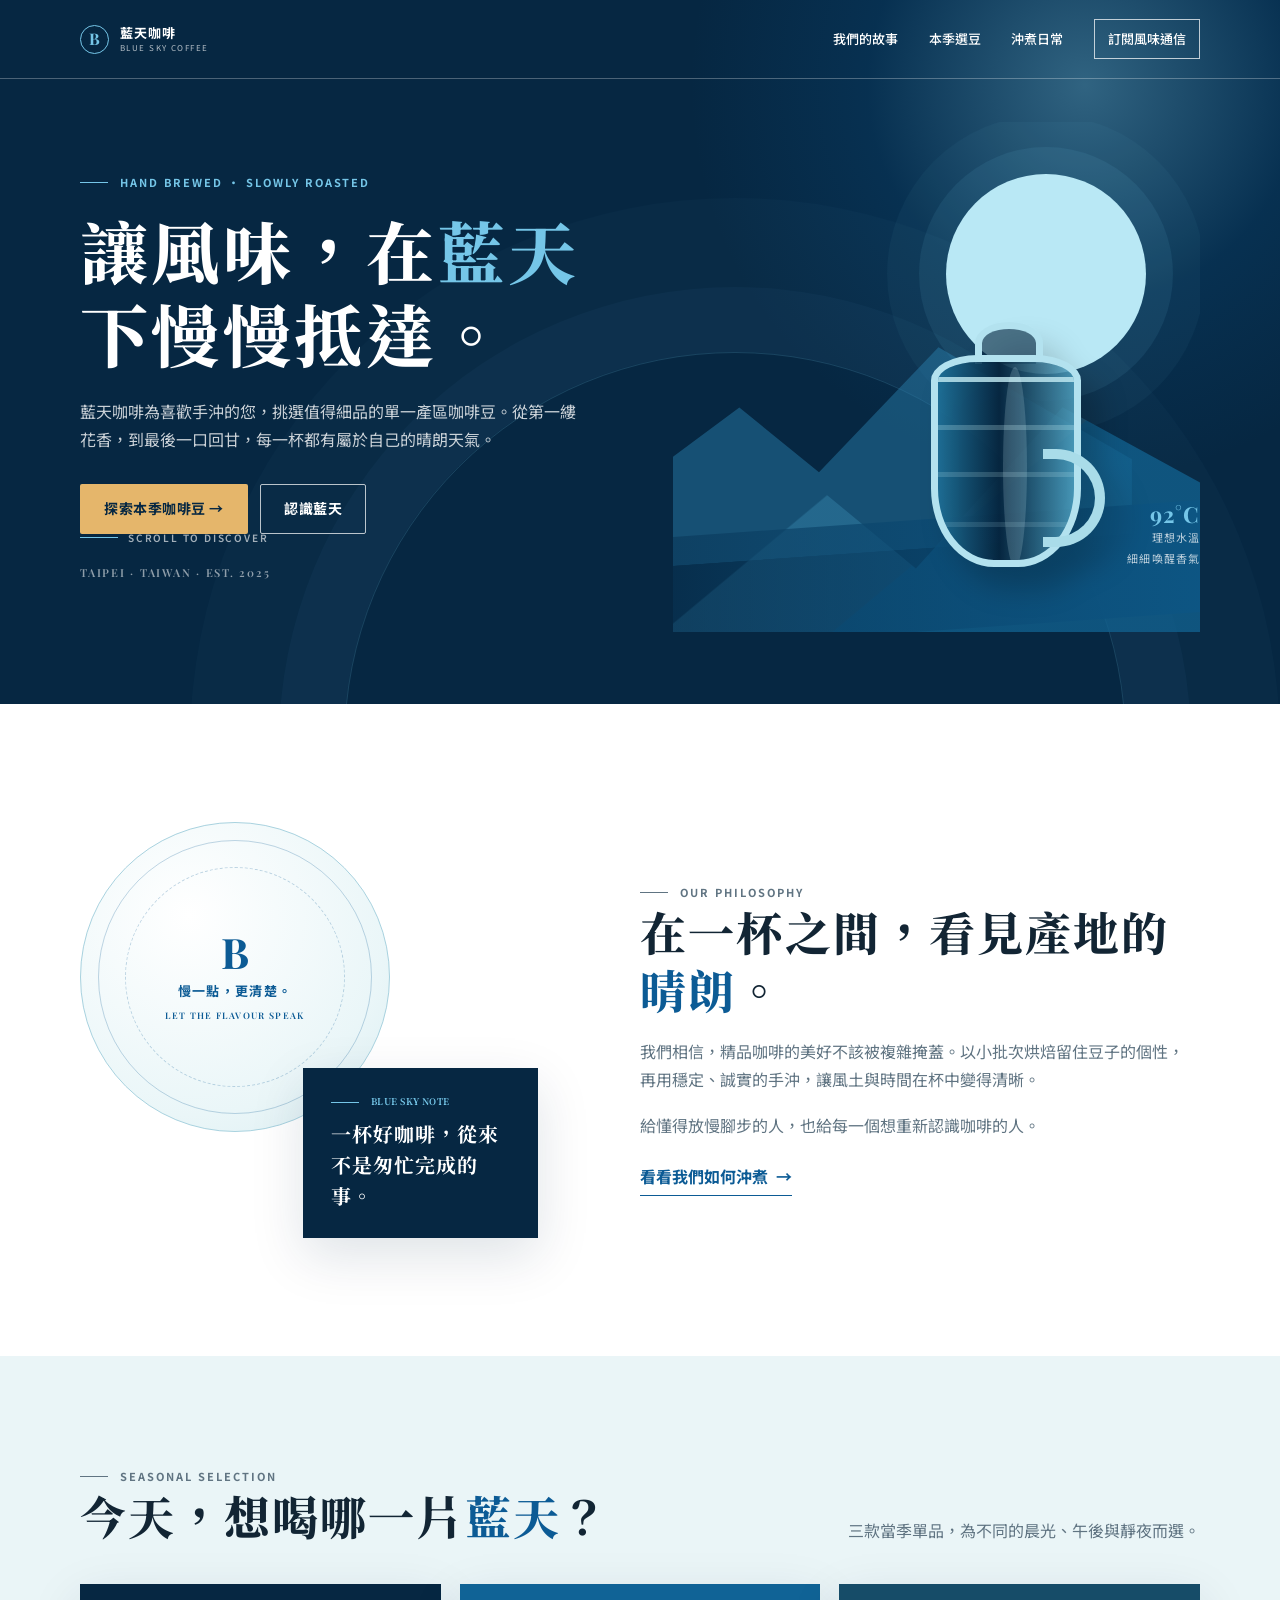
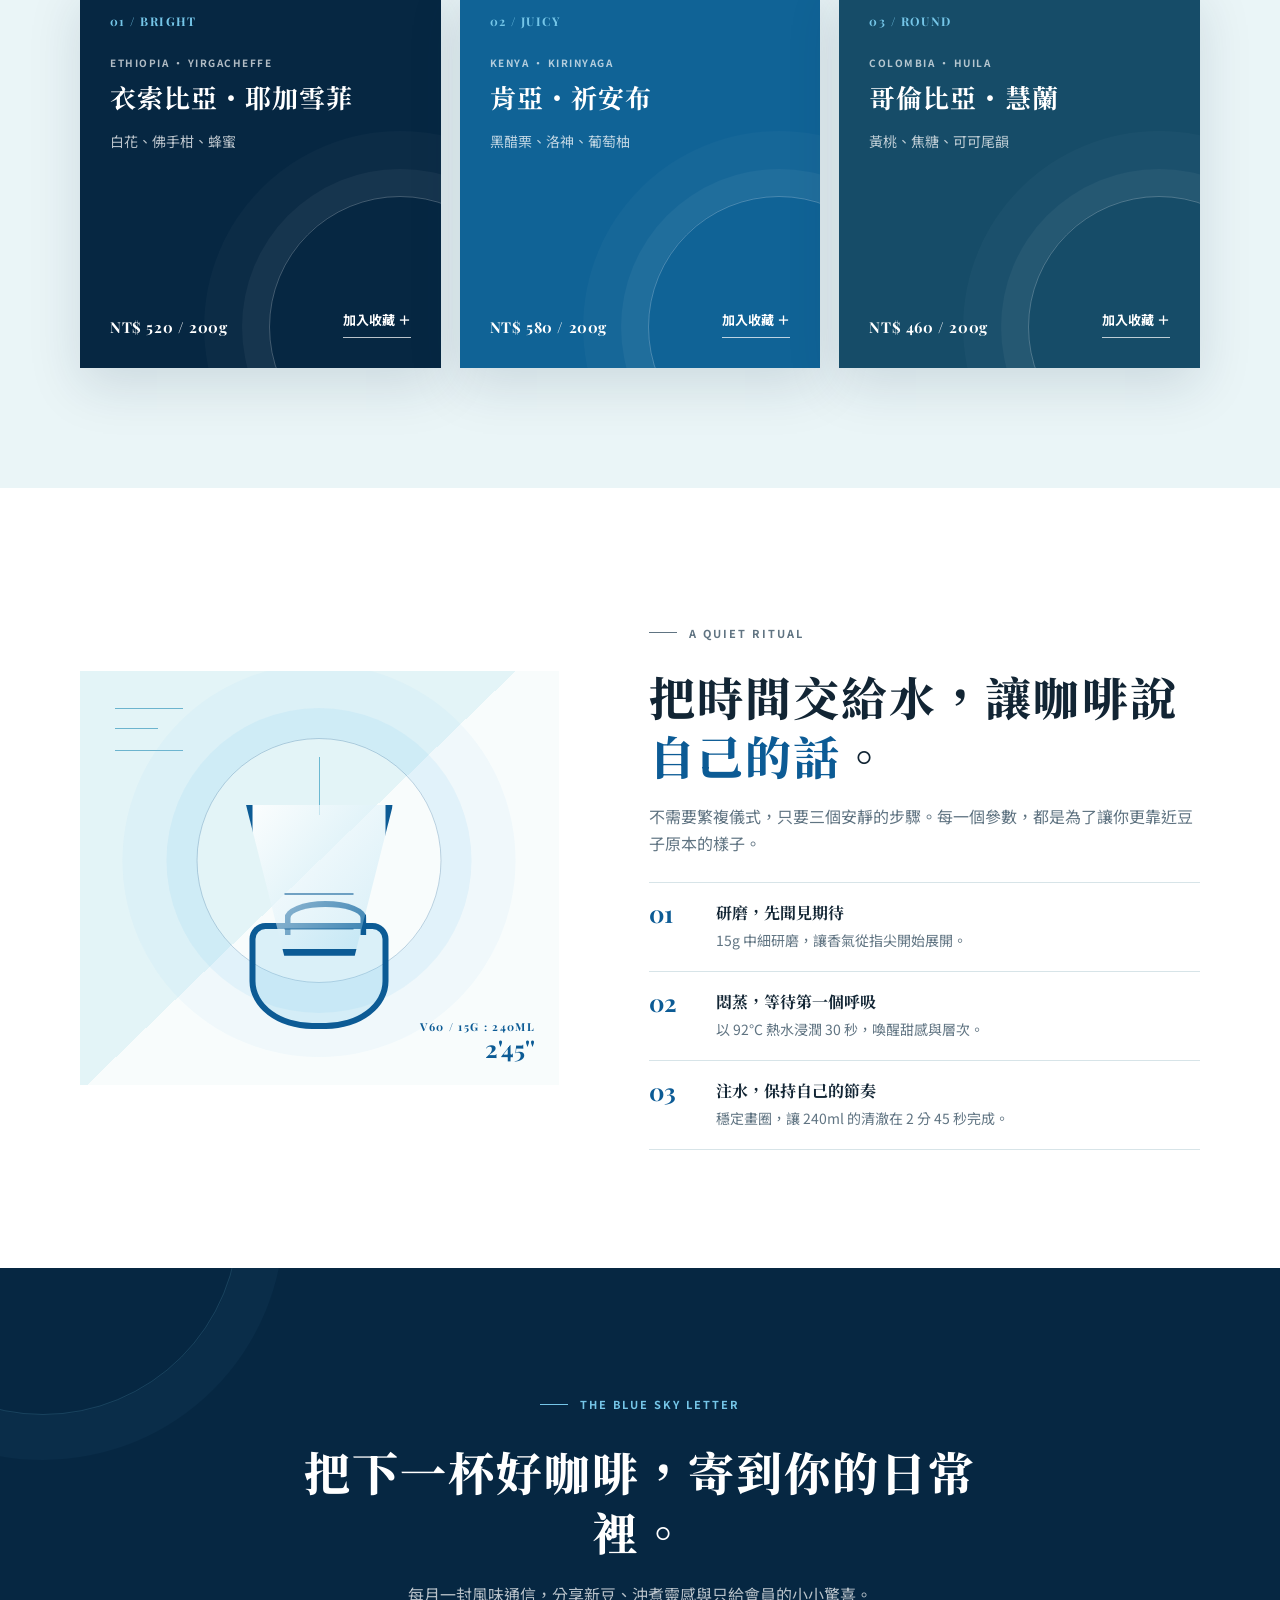
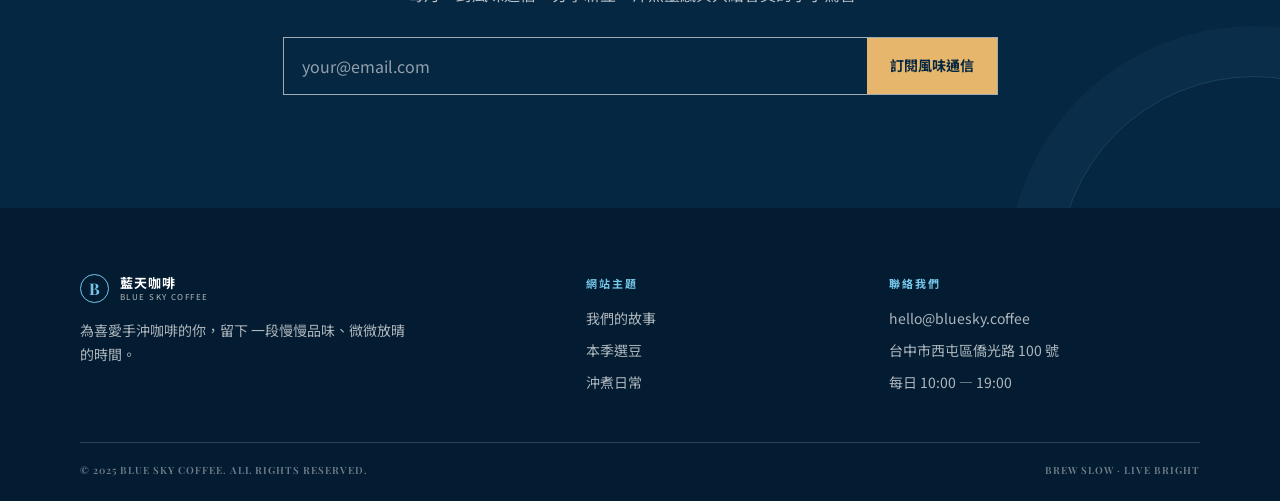
==== onepage/index.html @ 5dd3803d "Initial commit" ====
<!doctype html>
<html lang="zh-Hant">
<head>
  <meta charset="UTF-8">
  <meta name="viewport" content="width=device-width, initial-scale=1.0">
  <meta name="description" content="藍天咖啡，為手沖咖啡愛好者挑選當季精品咖啡豆，讓每一杯都清澈、明亮、值得細品。">
  <title>藍天咖啡｜讓風味，慢慢抵達</title>
  <link rel="preconnect" href="https://fonts.googleapis.com">
  <link rel="preconnect" href="https://fonts.gstatic.com" crossorigin>
  <link href="https://fonts.googleapis.com/css2?family=Noto+Sans+TC:wght@400;500;600;700&family=Noto+Serif+TC:wght@600;700;800;900&family=Playfair+Display:wght@600;700&display=swap" rel="stylesheet">
  <style>
    :root {
      --navy: #062742;
      --blue: #0c5b95;
      --sky: #75c6e8;
      --mist: #eaf5f7;
      --cream: #fbfaf6;
      --ink: #122534;
      --muted: #607482;
      --line: #d7e4e8;
      --sand: #e5b66b;
      --shadow: 0 18px 50px rgba(6, 39, 66, .13);
    }

    * { box-sizing: border-box; }
    html { scroll-behavior: smooth; }
    body {
      margin: 0;
      color: var(--ink);
      background: var(--cream);
      font: 16px/1.7 "Noto Sans TC", sans-serif;
      -webkit-font-smoothing: antialiased;
    }
    a { color: inherit; text-decoration: none; }
    button, input { font: inherit; }
    button { cursor: pointer; }
    .wrap { width: min(1120px, calc(100% - 48px)); margin: 0 auto; }
    .eyebrow {
      display: flex;
      align-items: center;
      gap: 12px;
      margin: 0 0 18px;
      color: var(--blue);
      font-size: 11px;
      font-weight: 700;
      letter-spacing: .18em;
    }
    .eyebrow::before { width: 28px; height: 1px; background: currentColor; content: ""; }
    .section-title {
      margin: 0;
      font: 800 clamp(30px, 4vw, 46px)/1.28 "Noto Serif TC", serif;
      letter-spacing: .045em;
    }
    .text-blue { color: var(--blue); }
    .button, .outline-link {
      display: inline-flex;
      min-height: 50px;
      align-items: center;
      justify-content: center;
      padding: 10px 23px;
      border: 1px solid transparent;
      border-radius: 2px;
      font-size: 14px;
      font-weight: 700;
      letter-spacing: .04em;
      transition: transform .25s ease, background-color .25s ease, color .25s ease, border-color .25s ease;
    }
    .button:hover, .outline-link:hover { transform: translateY(-2px); }
    .button--sand { color: var(--navy); background: var(--sand); }
    .button--sand:hover { background: #f1cb8b; }
    .button--dark { color: var(--navy); background: #fff; }
    .outline-link { border-color: rgba(255,255,255,.72); color: #fff; }
    .outline-link:hover { color: var(--navy); background: #fff; }
    :focus-visible { outline: 3px solid var(--sky); outline-offset: 4px; }

    /* Header & hero */
    .site-header { position: absolute; z-index: 20; top: 0; left: 0; width: 100%; border-bottom: 1px solid rgba(255,255,255,.28); }
    .nav { min-height: 78px; display: flex; align-items: center; justify-content: space-between; gap: 20px; }
    .brand { display: inline-flex; align-items: center; gap: 11px; color: #fff; }
    .brand-mark { width: 29px; height: 29px; display: grid; place-items: center; border: 1px solid var(--sky); border-radius: 50%; color: var(--sky); font: 700 16px/1 "Playfair Display", serif; }
    .brand-copy { display: grid; line-height: 1.05; }
    .brand-copy strong { font-size: 13px; letter-spacing: .08em; }
    .brand-copy small { margin-top: 4px; font-size: 8px; letter-spacing: .18em; opacity: .7; }
    .nav-links { display: flex; align-items: center; gap: clamp(16px, 2.4vw, 31px); }
    .nav-links a { position: relative; color: #fff; font-size: 13px; font-weight: 500; white-space: nowrap; }
    .nav-links a:not(.nav-cta)::after { position: absolute; right: 0; bottom: -5px; left: auto; width: 0; height: 1px; background: var(--sky); content: ""; transition: width .25s ease; }
    .nav-links a:not(.nav-cta):hover::after { right: auto; left: 0; width: 100%; }
    .nav-links .nav-cta { padding: 8px 13px; border: 1px solid rgba(255,255,255,.72); }
    .nav-links .nav-cta:hover { color: var(--navy); background: #fff; }
    .menu-toggle { display: none; width: 42px; height: 42px; border: 1px solid rgba(255,255,255,.7); color: #fff; background: transparent; font-size: 23px; line-height: 1; }

    .hero { position: relative; min-height: 704px; overflow: hidden; color: #fff; background: var(--navy); isolation: isolate; }
    .hero::before { position: absolute; z-index: -2; top: -320px; right: -210px; width: 810px; height: 810px; border-radius: 50%; background: radial-gradient(circle, rgba(117,198,232,.38), rgba(12,91,149,.18) 38%, transparent 69%); content: ""; }
    .hero::after { position: absolute; z-index: -1; right: 12%; bottom: -430px; width: 780px; height: 780px; border: 1px solid rgba(117,198,232,.18); border-radius: 50%; box-shadow: 0 0 0 65px rgba(117,198,232,.035), 0 0 0 154px rgba(117,198,232,.025); content: ""; }
    .hero-grid { min-height: 704px; display: grid; grid-template-columns: 1.02fr .98fr; gap: 45px; align-items: center; padding: 122px 0 72px; }
    .hero-copy { position: relative; z-index: 2; }
    .hero .eyebrow { color: var(--sky); }
    .hero h1 { max-width: 650px; margin: 0 0 23px; font: 800 clamp(42px, 5.5vw, 68px)/1.22 "Noto Serif TC", serif; letter-spacing: .05em; }
    .hero h1 span { color: var(--sky); }
    .hero-lede { max-width: 500px; margin: 0; color: rgba(255,255,255,.79); font-size: 16px; }
    .hero-actions { display: flex; flex-wrap: wrap; gap: 12px; margin-top: 31px; }
    .hero-note { margin: 31px 0 0; color: rgba(255,255,255,.55); font: 600 11px/1.5 "Playfair Display", serif; letter-spacing: .16em; }
    .scroll-cue { position: absolute; bottom: 35px; left: 0; display: flex; align-items: center; gap: 10px; color: rgba(255,255,255,.63); font-size: 10px; font-weight: 600; letter-spacing: .18em; }
    .scroll-cue::before { width: 38px; height: 1px; background: var(--sky); content: ""; }

    .hero-art { position: relative; align-self: stretch; min-height: 470px; overflow: hidden; }
    .hero-art .sun { position: absolute; top: 52px; right: 54px; width: clamp(138px, 18vw, 200px); aspect-ratio: 1; border-radius: 50%; background: #b9e8f5; box-shadow: 0 0 0 27px rgba(117,198,232,.09), 0 0 0 59px rgba(117,198,232,.045); }
    .mountain { position: absolute; right: -11%; bottom: 6px; width: 116%; height: 260px; transform: skewY(-9deg); transform-origin: right bottom; background: linear-gradient(146deg, transparent 0 27%, rgba(61,145,184,.36) 27.3% 48%, rgba(17,97,143,.77) 48.3%); clip-path: polygon(0 62%, 28% 20%, 44% 57%, 68% 4%, 100% 57%, 100% 100%, 0 100%); }
    .mountain--back { right: 13%; bottom: 98px; width: 108%; height: 220px; opacity: .46; transform: skewY(-4deg); background: #2a81ae; clip-path: polygon(0 84%, 31% 30%, 45% 62%, 66% 9%, 100% 66%, 100% 100%, 0 100%); }
    .horizon { position: absolute; right: -4%; bottom: 0; width: 116%; height: 112px; background: linear-gradient(90deg, rgba(7,45,75,.5), #0d5684); transform: skewY(-4deg); }
    .coffee-vessel { position: absolute; z-index: 4; right: 18%; bottom: 36px; width: 192px; height: 274px; filter: drop-shadow(18px 22px 14px rgba(0,0,0,.22)); }
    .vessel-neck { position: absolute; top: 0; left: 62px; width: 68px; height: 42px; border: 7px solid #b3e2ef; border-bottom: 0; border-radius: 50% 50% 0 0; background: rgba(6,39,66,.62); }
    .vessel-body { position: absolute; top: 33px; left: 18px; width: 150px; height: 212px; border: 7px solid #b3e2ef; border-radius: 31% 31% 42% 42% / 12% 12% 37% 37%; background: linear-gradient(90deg, rgba(30,112,151,.9), rgba(5,35,60,.9) 45%, rgba(83,167,198,.8)); overflow: hidden; }
    .vessel-body::before { position: absolute; top: 15px; left: 0; width: 100%; height: 5px; background: rgba(197,237,244,.8); box-shadow: 0 48px rgba(197,237,244,.25), 0 95px rgba(197,237,244,.18), 0 145px rgba(197,237,244,.13); content: ""; }
    .vessel-body::after { position: absolute; top: 5px; left: 48%; width: 24px; height: 200px; border-radius: 50%; background: rgba(218,247,251,.17); content: ""; }
    .vessel-handle { position: absolute; right: 0; bottom: 49px; width: 62px; height: 98px; border: 10px solid #a9dce9; border-left: 0; border-radius: 0 53px 53px 0; }
    .art-label { position: absolute; z-index: 5; right: 0; bottom: 64px; display: grid; gap: 3px; color: rgba(255,255,255,.73); font-size: 11px; letter-spacing: .1em; text-align: right; }
    .art-label strong { color: var(--sky); font: 700 22px/1 "Playfair Display", serif; }

    /* Story */
    .story { padding: 118px 0; background: #fff; }
    .story-grid { display: grid; grid-template-columns: .9fr 1.1fr; gap: clamp(45px, 8vw, 105px); align-items: center; }
    .story-visual { position: relative; min-height: 416px; }
    .seal { position: absolute; top: 0; left: 0; width: 310px; height: 310px; display: grid; place-items: center; border: 1px solid #a8d2df; border-radius: 50%; color: var(--blue); background: radial-gradient(circle at 35% 30%, #fff 0, #eaf6f8 68%, #d9edf1 100%); }
    .seal::before, .seal::after { position: absolute; border: 1px solid rgba(12,91,149,.25); border-radius: 50%; content: ""; }
    .seal::before { inset: 17px; }
    .seal::after { inset: 44px; border-style: dashed; }
    .seal-inner { position: relative; z-index: 1; display: grid; gap: 7px; text-align: center; }
    .seal-inner b { font: 700 42px/1 "Playfair Display", serif; }
    .seal-inner span { font-size: 13px; font-weight: 700; letter-spacing: .1em; }
    .seal-inner small { font: 600 9px/1.5 "Playfair Display", serif; letter-spacing: .15em; }
    .blue-note { position: absolute; right: 0; bottom: 0; width: 235px; padding: 27px 28px; color: #fff; background: var(--navy); box-shadow: var(--shadow); }
    .blue-note .eyebrow { margin-bottom: 9px; color: var(--sky); font-size: 9px; }
    .blue-note p { margin: 0; font: 700 20px/1.55 "Noto Serif TC", serif; letter-spacing: .05em; }
    .story-copy p { margin: 19px 0 0; color: var(--muted); }
    .inline-link { display: inline-flex; align-items: center; gap: 8px; margin-top: 24px; padding-bottom: 5px; border-bottom: 1px solid var(--blue); color: var(--blue); font-weight: 700; }
    .inline-link:hover { color: var(--navy); }

    /* Coffee collection */
    .coffee { padding: 111px 0 120px; background: var(--mist); }
    .section-heading { display: flex; align-items: end; justify-content: space-between; gap: 40px; margin-bottom: 39px; }
    .section-heading p { max-width: 370px; margin: 0; color: var(--muted); }
    .coffee-grid { display: grid; grid-template-columns: repeat(3, 1fr); gap: 19px; }
    .coffee-card { position: relative; min-height: 384px; display: flex; flex-direction: column; overflow: hidden; padding: 30px; color: #fff; background: var(--navy); box-shadow: var(--shadow); }
    .coffee-card:nth-child(2) { background: #106396; }
    .coffee-card:nth-child(3) { background: #164c68; }
    .coffee-card::after { position: absolute; right: -90px; bottom: -90px; width: 260px; height: 260px; border: 1px solid rgba(255,255,255,.24); border-radius: 50%; box-shadow: 0 0 0 27px rgba(255,255,255,.045), 0 0 0 65px rgba(255,255,255,.025); content: ""; }
    .card-top, .coffee-card h3, .flavour, .card-footer { position: relative; z-index: 1; }
    .card-top { color: var(--sky); font: 700 12px/1.3 "Playfair Display", serif; letter-spacing: .12em; }
    .origin { margin: 25px 0 8px; color: rgba(255,255,255,.69); font-size: 10px; font-weight: 700; letter-spacing: .15em; }
    .coffee-card h3 { margin: 0; font: 700 26px/1.38 "Noto Serif TC", serif; letter-spacing: .04em; }
    .flavour { margin: 15px 0 0; color: rgba(255,255,255,.73); font-size: 14px; }
    .card-footer { display: flex; align-items: end; justify-content: space-between; gap: 14px; margin-top: auto; }
    .price { font: 700 15px/1.3 "Playfair Display", serif; letter-spacing: .04em; }
    .save-coffee { padding: 0 0 5px; border: 0; border-bottom: 1px solid rgba(255,255,255,.72); color: #fff; background: transparent; font-size: 13px; font-weight: 700; white-space: nowrap; transition: color .2s, border-color .2s; }
    .save-coffee:hover { border-color: var(--sand); color: var(--sand); }

    /* Brew */
    .brew { padding: 118px 0; background: #fff; }
    .brew-grid { display: grid; grid-template-columns: .93fr 1.07fr; gap: clamp(42px, 8vw, 90px); align-items: center; }
    .brew-art { position: relative; height: 414px; overflow: hidden; background: linear-gradient(136deg, #e3f4f7 0 48%, #f8fcfc 48% 100%); }
    .brew-art::before { position: absolute; top: 37px; left: 35px; width: 68px; height: 41px; border-top: 1px solid #6cb4ce; border-bottom: 1px solid #6cb4ce; content: ""; }
    .brew-art::after { position: absolute; top: 57px; left: 35px; width: 43px; border-top: 1px solid #6cb4ce; content: ""; }
    .water-rings { position: absolute; top: 67px; left: 50%; width: 245px; height: 245px; border: 1px solid rgba(12,91,149,.27); border-radius: 50%; transform: translateX(-50%); box-shadow: 0 0 0 30px rgba(117,198,232,.12), 0 0 0 74px rgba(117,198,232,.065); }
    .water-rings::before { position: absolute; top: 18px; left: 50%; width: 1px; height: 58px; background: #6bb8d1; content: ""; transform: translateX(-50%); }
    .dripper { position: absolute; z-index: 2; top: 134px; left: 50%; width: 147px; height: 151px; border: 7px solid var(--blue); border-top: 0; background: linear-gradient(130deg, rgba(255,255,255,.85), rgba(117,198,232,.25)); clip-path: polygon(0 0, 100% 0, 74% 100%, 26% 100%); transform: translateX(-50%); }
    .dripper::after { position: absolute; right: 32px; bottom: 19px; left: 32px; height: 33px; border-top: 2px solid rgba(12,91,149,.55); border-bottom: 2px solid rgba(12,91,149,.35); content: ""; }
    .carafe { position: absolute; z-index: 1; bottom: 56px; left: 50%; width: 139px; height: 106px; border: 6px solid var(--blue); border-radius: 16px 16px 45% 45%; background: rgba(117,198,232,.23); transform: translateX(-50%); }
    .carafe::before { position: absolute; top: -28px; left: 29px; width: 70px; height: 28px; border: 6px solid var(--blue); border-bottom: 0; border-radius: 50% 50% 0 0; content: ""; }
    .brew-caption { position: absolute; right: 24px; bottom: 19px; color: var(--blue); text-align: right; }
    .brew-caption span { display: block; font: 700 11px/1.5 "Playfair Display", serif; letter-spacing: .12em; }
    .brew-caption strong { font: 700 24px/1.1 "Playfair Display", serif; }
    .brew-copy > p { margin: 18px 0 25px; color: var(--muted); }
    .brew-steps { border-top: 1px solid var(--line); }
    .brew-step { display: grid; grid-template-columns: 52px 1fr; gap: 15px; padding: 18px 0; border-bottom: 1px solid var(--line); }
    .step-number { color: var(--blue); font: 700 24px/1 "Playfair Display", serif; }
    .brew-step h3 { margin: 0; font: 700 16px/1.5 "Noto Serif TC", serif; }
    .brew-step p { margin: 4px 0 0; color: var(--muted); font-size: 14px; }

    /* Subscribe and footer */
    .visit { position: relative; overflow: hidden; padding: 108px 0 113px; color: #fff; text-align: center; background: var(--navy); }
    .visit::before, .visit::after { position: absolute; width: 390px; height: 390px; border: 1px solid rgba(117,198,232,.17); border-radius: 50%; content: ""; }
    .visit::before { top: -245px; left: -153px; box-shadow: 0 0 0 45px rgba(117,198,232,.035); }
    .visit::after { right: -170px; bottom: -260px; box-shadow: 0 0 0 50px rgba(117,198,232,.035); }
    .visit .wrap { position: relative; z-index: 1; max-width: 715px; }
    .visit .eyebrow { justify-content: center; color: var(--sky); }
    .visit h2 { margin: 0; font: 800 clamp(30px, 4vw, 46px)/1.3 "Noto Serif TC", serif; letter-spacing: .045em; }
    .visit p { max-width: 510px; margin: 19px auto 29px; color: rgba(255,255,255,.72); }
    .subscribe-form { display: flex; min-height: 58px; border: 1px solid rgba(255,255,255,.62); }
    .subscribe-form input { min-width: 0; flex: 1; padding: 0 18px; border: 0; color: #fff; outline: none; background: transparent; }
    .subscribe-form input::placeholder { color: rgba(255,255,255,.56); }
    .subscribe-form button { padding: 0 23px; border: 0; color: var(--navy); background: var(--sand); font-size: 14px; font-weight: 700; white-space: nowrap; transition: background .2s; }
    .subscribe-form button:hover { background: #f1cb8b; }
    .site-footer { padding: 66px 0 23px; color: rgba(255,255,255,.68); background: #031c31; }
    .footer-grid { display: grid; grid-template-columns: 1.45fr .8fr 1fr; gap: 55px; padding-bottom: 48px; }
    .footer-brand .brand { margin-bottom: 16px; }
    .footer-brand p { max-width: 330px; margin: 0; font-size: 14px; }
    .footer-title { margin: 0 0 14px; color: var(--sky); font-size: 11px; font-weight: 700; letter-spacing: .18em; }
    .footer-links { display: grid; gap: 8px; font-size: 14px; }
    .footer-links a:hover { color: var(--sky); }
    .footer-links address { font-style: normal; }
    .footer-bottom { display: flex; justify-content: space-between; gap: 20px; padding-top: 20px; border-top: 1px solid rgba(255,255,255,.17); color: rgba(255,255,255,.44); font: 600 10px/1.5 "Playfair Display", serif; letter-spacing: .1em; }

    .toast { position: fixed; z-index: 50; right: 22px; bottom: 22px; max-width: min(370px, calc(100vw - 44px)); padding: 14px 18px; border-left: 3px solid var(--sand); color: #fff; background: var(--navy); box-shadow: var(--shadow); font-size: 14px; opacity: 0; pointer-events: none; transform: translateY(12px); transition: opacity .25s ease, transform .25s ease; }
    .toast.show { opacity: 1; transform: translateY(0); }
    .reveal { opacity: 0; transform: translateY(18px); transition: opacity .65s ease, transform .65s ease; }
    .reveal.visible { opacity: 1; transform: translateY(0); }

    @media (max-width: 820px) {
      .menu-toggle { display: grid; place-items: center; }
      .nav { position: relative; }
      .nav-links { position: absolute; top: 78px; right: -24px; left: -24px; max-height: 0; display: grid; gap: 0; overflow: hidden; background: #05233c; transition: max-height .35s ease; }
      .nav-links.open { max-height: 300px; border-top: 1px solid rgba(255,255,255,.16); }
      .nav-links a { display: block; padding: 13px 24px; }
      .nav-links .nav-cta { margin: 5px 24px 15px; padding: 10px 13px; text-align: center; }
      .hero { min-height: 710px; }
      .hero-grid { min-height: 710px; grid-template-columns: 1fr; gap: 0; padding: 118px 0 43px; }
      .hero-art { min-height: 276px; margin-top: -9px; }
      .hero-art .sun { top: 19px; right: 20%; width: 130px; }
      .mountain { height: 180px; }
      .mountain--back { bottom: 69px; height: 150px; }
      .coffee-vessel { right: 17%; bottom: -12px; transform: scale(.72); transform-origin: bottom right; }
      .art-label { display: none; }
      .scroll-cue { display: none; }
      .story-grid, .brew-grid { grid-template-columns: 1fr; }
      .story-visual { max-width: 525px; width: 100%; min-height: 400px; }
      .coffee-grid { grid-template-columns: repeat(2, 1fr); }
      .coffee-card:nth-child(3) { grid-column: span 2; }
      .footer-grid { grid-template-columns: 1fr 1fr; }
      .footer-brand { grid-column: 1 / -1; }
    }
    @media (max-width: 560px) {
      .wrap { width: calc(100% - 34px); }
      .nav-links { right: -17px; left: -17px; }
      .hero { min-height: 680px; }
      .hero-grid { min-height: 680px; padding-top: 106px; }
      .hero h1 { font-size: 40px; }
      .hero-lede { font-size: 14px; }
      .hero-actions { gap: 9px; margin-top: 24px; }
      .hero-actions .button, .hero-actions .outline-link { min-height: 46px; padding: 8px 15px; font-size: 13px; }
      .hero-note { margin-top: 21px; }
      .hero-art { min-height: 219px; }
      .hero-art .sun { width: 92px; }
      .coffee-vessel { right: 5%; bottom: -48px; transform: scale(.57); }
      .story, .coffee, .brew { padding: 76px 0; }
      .seal { width: 245px; height: 245px; }
      .seal-inner b { font-size: 35px; }
      .story-visual { min-height: 347px; }
      .blue-note { width: 185px; padding: 20px; }
      .blue-note p { font-size: 16px; }
      .section-heading { display: block; margin-bottom: 28px; }
      .section-heading p { margin-top: 14px; font-size: 14px; }
      .coffee-grid { grid-template-columns: 1fr; }
      .coffee-card, .coffee-card:nth-child(3) { min-height: 330px; grid-column: auto; }
      .coffee-card { padding: 25px; }
      .brew-art { height: 310px; }
      .water-rings { top: 45px; width: 178px; height: 178px; box-shadow: 0 0 0 23px rgba(117,198,232,.12), 0 0 0 53px rgba(117,198,232,.065); }
      .dripper { top: 95px; transform: translateX(-50%) scale(.75); }
      .carafe { bottom: 37px; transform: translateX(-50%) scale(.75); }
      .visit { padding: 76px 0; }
      .subscribe-form { display: grid; gap: 0; border: 0; }
      .subscribe-form input { min-height: 54px; border: 1px solid rgba(255,255,255,.62); }
      .subscribe-form button { min-height: 54px; margin-top: 10px; }
      .footer-grid { grid-template-columns: 1fr; gap: 33px; }
      .footer-brand { grid-column: auto; }
      .footer-bottom { display: grid; gap: 8px; }
    }
    @media (prefers-reduced-motion: reduce) {
      html { scroll-behavior: auto; }
      *, *::before, *::after { transition-duration: .01ms !important; animation-duration: .01ms !important; animation-iteration-count: 1 !important; }
      .reveal { opacity: 1; transform: none; }
    }
  </style>
</head>
<body>
  <header class="site-header" id="top">
    <nav class="nav wrap" aria-label="主要導覽">
      <a class="brand" href="#top" aria-label="回到藍天咖啡首頁">
        <span class="brand-mark" aria-hidden="true">B</span>
        <span class="brand-copy"><strong>藍天咖啡</strong><small>BLUE SKY COFFEE</small></span>
      </a>
      <button class="menu-toggle" type="button" aria-controls="navLinks" aria-expanded="false" aria-label="開啟導覽選單">☰</button>
      <div class="nav-links" id="navLinks">
        <a href="#story">我們的故事</a>
        <a href="#coffee">本季選豆</a>
        <a href="#brew">沖煮日常</a>
        <a class="nav-cta" href="#visit">訂閱風味通信</a>
      </div>
    </nav>
  </header>

  <main>
    <section class="hero" aria-labelledby="heroTitle">
      <div class="wrap hero-grid">
        <div class="hero-copy">
          <p class="eyebrow">HAND BREWED · SLOWLY ROASTED</p>
          <h1 id="heroTitle">讓風味，在<span>藍天</span>下慢慢抵達。</h1>
          <p class="hero-lede">藍天咖啡為喜歡手沖的您，挑選值得細品的單一產區咖啡豆。從第一縷花香，到最後一口回甘，每一杯都有屬於自己的晴朗天氣。</p>
          <div class="hero-actions">
            <a class="button button--sand" href="#coffee">探索本季咖啡豆 →</a>
            <a class="outline-link" href="#story">認識藍天</a>
          </div>
          <p class="hero-note">TAIPEI · TAIWAN · EST. 2025</p>
          <span class="scroll-cue">SCROLL TO DISCOVER</span>
        </div>
        <div class="hero-art" aria-hidden="true">
          <div class="sun"></div>
          <div class="mountain mountain--back"></div>
          <div class="mountain"></div>
          <div class="horizon"></div>
          <div class="coffee-vessel"><div class="vessel-neck"></div><div class="vessel-body"></div><div class="vessel-handle"></div></div>
          <div class="art-label"><strong>92°C</strong><span>理想水溫</span><span>細細喚醒香氣</span></div>
        </div>
      </div>
    </section>

    <section class="story" id="story" aria-labelledby="storyTitle">
      <div class="wrap story-grid">
        <div class="story-visual reveal" aria-hidden="true">
          <div class="seal"><div class="seal-inner"><b>B</b><span>慢一點，更清楚。</span><small>LET THE FLAVOUR SPEAK</small></div></div>
          <aside class="blue-note"><p class="eyebrow">BLUE SKY NOTE</p><p>一杯好咖啡，從來不是匆忙完成的事。</p></aside>
        </div>
        <div class="story-copy reveal">
          <p class="eyebrow">OUR PHILOSOPHY</p>
          <h2 class="section-title" id="storyTitle">在一杯之間，看見產地的<span class="text-blue">晴朗</span>。</h2>
          <p>我們相信，精品咖啡的美好不該被複雜掩蓋。以小批次烘焙留住豆子的個性，再用穩定、誠實的手沖，讓風土與時間在杯中變得清晰。</p>
          <p>給懂得放慢腳步的人，也給每一個想重新認識咖啡的人。</p>
          <a class="inline-link" href="#brew">看看我們如何沖煮 <span aria-hidden="true">→</span></a>
        </div>
      </div>
    </section>

    <section class="coffee" id="coffee" aria-labelledby="coffeeTitle">
      <div class="wrap">
        <div class="section-heading reveal">
          <div><p class="eyebrow">SEASONAL SELECTION</p><h2 class="section-title" id="coffeeTitle">今天，想喝哪一片<span class="text-blue">藍天</span>？</h2></div>
          <p>三款當季單品，為不同的晨光、午後與靜夜而選。</p>
        </div>
        <div class="coffee-grid">
          <article class="coffee-card reveal">
            <div class="card-top">01 / BRIGHT</div><p class="origin">ETHIOPIA · YIRGACHEFFE</p><h3>衣索比亞・耶加雪菲</h3><p class="flavour">白花、佛手柑、蜂蜜</p>
            <div class="card-footer"><span class="price">NT$ 520 / 200g</span><button class="save-coffee" type="button" data-coffee="衣索比亞・耶加雪菲">加入收藏 ＋</button></div>
          </article>
          <article class="coffee-card reveal">
            <div class="card-top">02 / JUICY</div><p class="origin">KENYA · KIRINYAGA</p><h3>肯亞・祈安布</h3><p class="flavour">黑醋栗、洛神、葡萄柚</p>
            <div class="card-footer"><span class="price">NT$ 580 / 200g</span><button class="save-coffee" type="button" data-coffee="肯亞・祈安布">加入收藏 ＋</button></div>
          </article>
          <article class="coffee-card reveal">
            <div class="card-top">03 / ROUND</div><p class="origin">COLOMBIA · HUILA</p><h3>哥倫比亞・慧蘭</h3><p class="flavour">黃桃、焦糖、可可尾韻</p>
            <div class="card-footer"><span class="price">NT$ 460 / 200g</span><button class="save-coffee" type="button" data-coffee="哥倫比亞・慧蘭">加入收藏 ＋</button></div>
          </article>
        </div>
      </div>
    </section>

    <section class="brew" id="brew" aria-labelledby="brewTitle">
      <div class="wrap brew-grid">
        <div class="brew-art reveal" aria-hidden="true"><div class="water-rings"></div><div class="dripper"></div><div class="carafe"></div><div class="brew-caption"><span>V60 / 15G : 240ML</span><strong>2'45''</strong></div></div>
        <div class="brew-copy reveal">
          <p class="eyebrow">A QUIET RITUAL</p>
          <h2 class="section-title" id="brewTitle">把時間交給水，讓咖啡說<span class="text-blue">自己的話</span>。</h2>
          <p>不需要繁複儀式，只要三個安靜的步驟。每一個參數，都是為了讓你更靠近豆子原本的樣子。</p>
          <div class="brew-steps">
            <div class="brew-step"><span class="step-number">01</span><div><h3>研磨，先聞見期待</h3><p>15g 中細研磨，讓香氣從指尖開始展開。</p></div></div>
            <div class="brew-step"><span class="step-number">02</span><div><h3>悶蒸，等待第一個呼吸</h3><p>以 92°C 熱水浸潤 30 秒，喚醒甜感與層次。</p></div></div>
            <div class="brew-step"><span class="step-number">03</span><div><h3>注水，保持自己的節奏</h3><p>穩定畫圈，讓 240ml 的清澈在 2 分 45 秒完成。</p></div></div>
          </div>
        </div>
      </div>
    </section>

    <section class="visit" id="visit" aria-labelledby="visitTitle">
      <div class="wrap reveal">
        <p class="eyebrow">THE BLUE SKY LETTER</p>
        <h2 id="visitTitle">把下一杯好咖啡，寄到你的日常裡。</h2>
        <p>每月一封風味通信，分享新豆、沖煮靈感與只給會員的小小驚喜。</p>
        <form class="subscribe-form" id="subscribeForm">
          <input type="email" aria-label="電子郵件地址" placeholder="your@email.com" required>
          <button type="submit">訂閱風味通信</button>
        </form>
      </div>
    </section>
  </main>

  <footer class="site-footer">
    <div class="wrap footer-grid">
      <div class="footer-brand"><a class="brand" href="#top" aria-label="回到藍天咖啡首頁"><span class="brand-mark" aria-hidden="true">B</span><span class="brand-copy"><strong>藍天咖啡</strong><small>BLUE SKY COFFEE</small></span></a><p>為喜愛手沖咖啡的你，留下 一段慢慢品味、微微放晴的時間。</p></div>
      <div><p class="footer-title">網站主題</p><div class="footer-links"><a href="#story">我們的故事</a><a href="#coffee">本季選豆</a><a href="#brew">沖煮日常</a></div></div>
      <div><p class="footer-title">聯絡我們</p><div class="footer-links"><a href="mailto:hello@bluesky.coffee">hello@bluesky.coffee</a><address>台中市西屯區僑光路 100 號</address><span>每日 10:00 — 19:00</span></div></div>
    </div>
    <div class="wrap footer-bottom"><span>© 2025 BLUE SKY COFFEE. ALL RIGHTS RESERVED.</span><span>BREW SLOW · LIVE BRIGHT</span></div>
  </footer>
  <div class="toast" role="status" aria-live="polite"></div>

  <script>
    (() => {
      const menuButton = document.querySelector('.menu-toggle');
      const navLinks = document.querySelector('.nav-links');
      const toast = document.querySelector('.toast');
      let toastTimer;

      const closeMenu = () => {
        navLinks.classList.remove('open');
        menuButton.setAttribute('aria-expanded', 'false');
        menuButton.setAttribute('aria-label', '開啟導覽選單');
        menuButton.textContent = '☰';
      };
      menuButton.addEventListener('click', () => {
        const opening = !navLinks.classList.contains('open');
        navLinks.classList.toggle('open', opening);
        menuButton.setAttribute('aria-expanded', String(opening));
        menuButton.setAttribute('aria-label', opening ? '關閉導覽選單' : '開啟導覽選單');
        menuButton.textContent = opening ? '×' : '☰';
      });
      navLinks.querySelectorAll('a').forEach(link => link.addEventListener('click', closeMenu));

      const showToast = message => {
        clearTimeout(toastTimer);
        toast.textContent = message;
        toast.classList.add('show');
        toastTimer = setTimeout(() => toast.classList.remove('show'), 2600);
      };
      document.querySelectorAll('[data-coffee]').forEach(button => {
        button.addEventListener('click', () => showToast(`已將「${button.dataset.coffee}」加入你的收藏。`));
      });
      document.querySelector('#subscribeForm').addEventListener('submit', event => {
        event.preventDefault();
        event.currentTarget.reset();
        showToast('謝謝訂閱，下一封晴朗的風味通信即將寄出。');
      });

      const revealItems = document.querySelectorAll('.reveal');
      const reducedMotion = window.matchMedia('(prefers-reduced-motion: reduce)').matches;
      if (!('IntersectionObserver' in window) || reducedMotion) {
        revealItems.forEach(item => item.classList.add('visible'));
      } else {
        const observer = new IntersectionObserver(entries => {
          entries.forEach(entry => {
            if (entry.isIntersecting) {
              entry.target.classList.add('visible');
              observer.unobserve(entry.target);
            }
          });
        }, { threshold: .12 });
        revealItems.forEach(item => observer.observe(item));
      }
    })();
  </script>
</body>
</html>
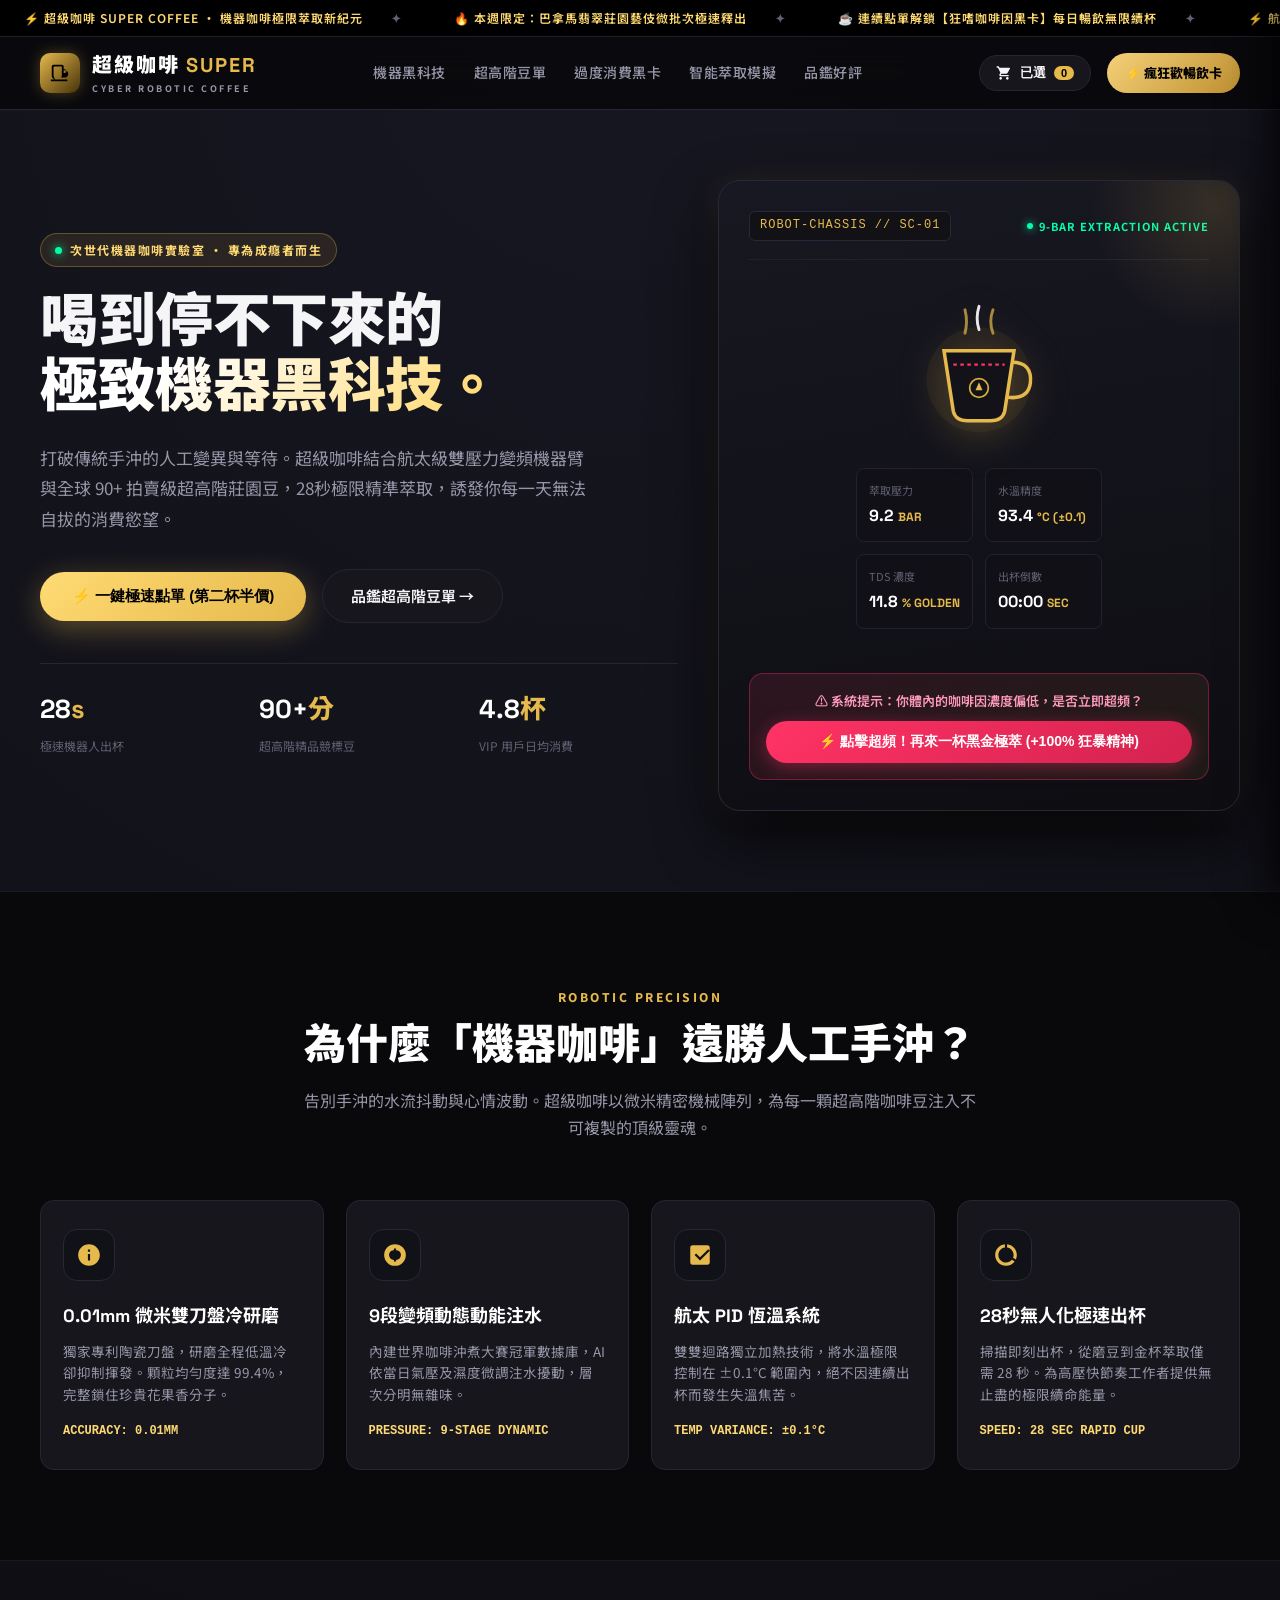
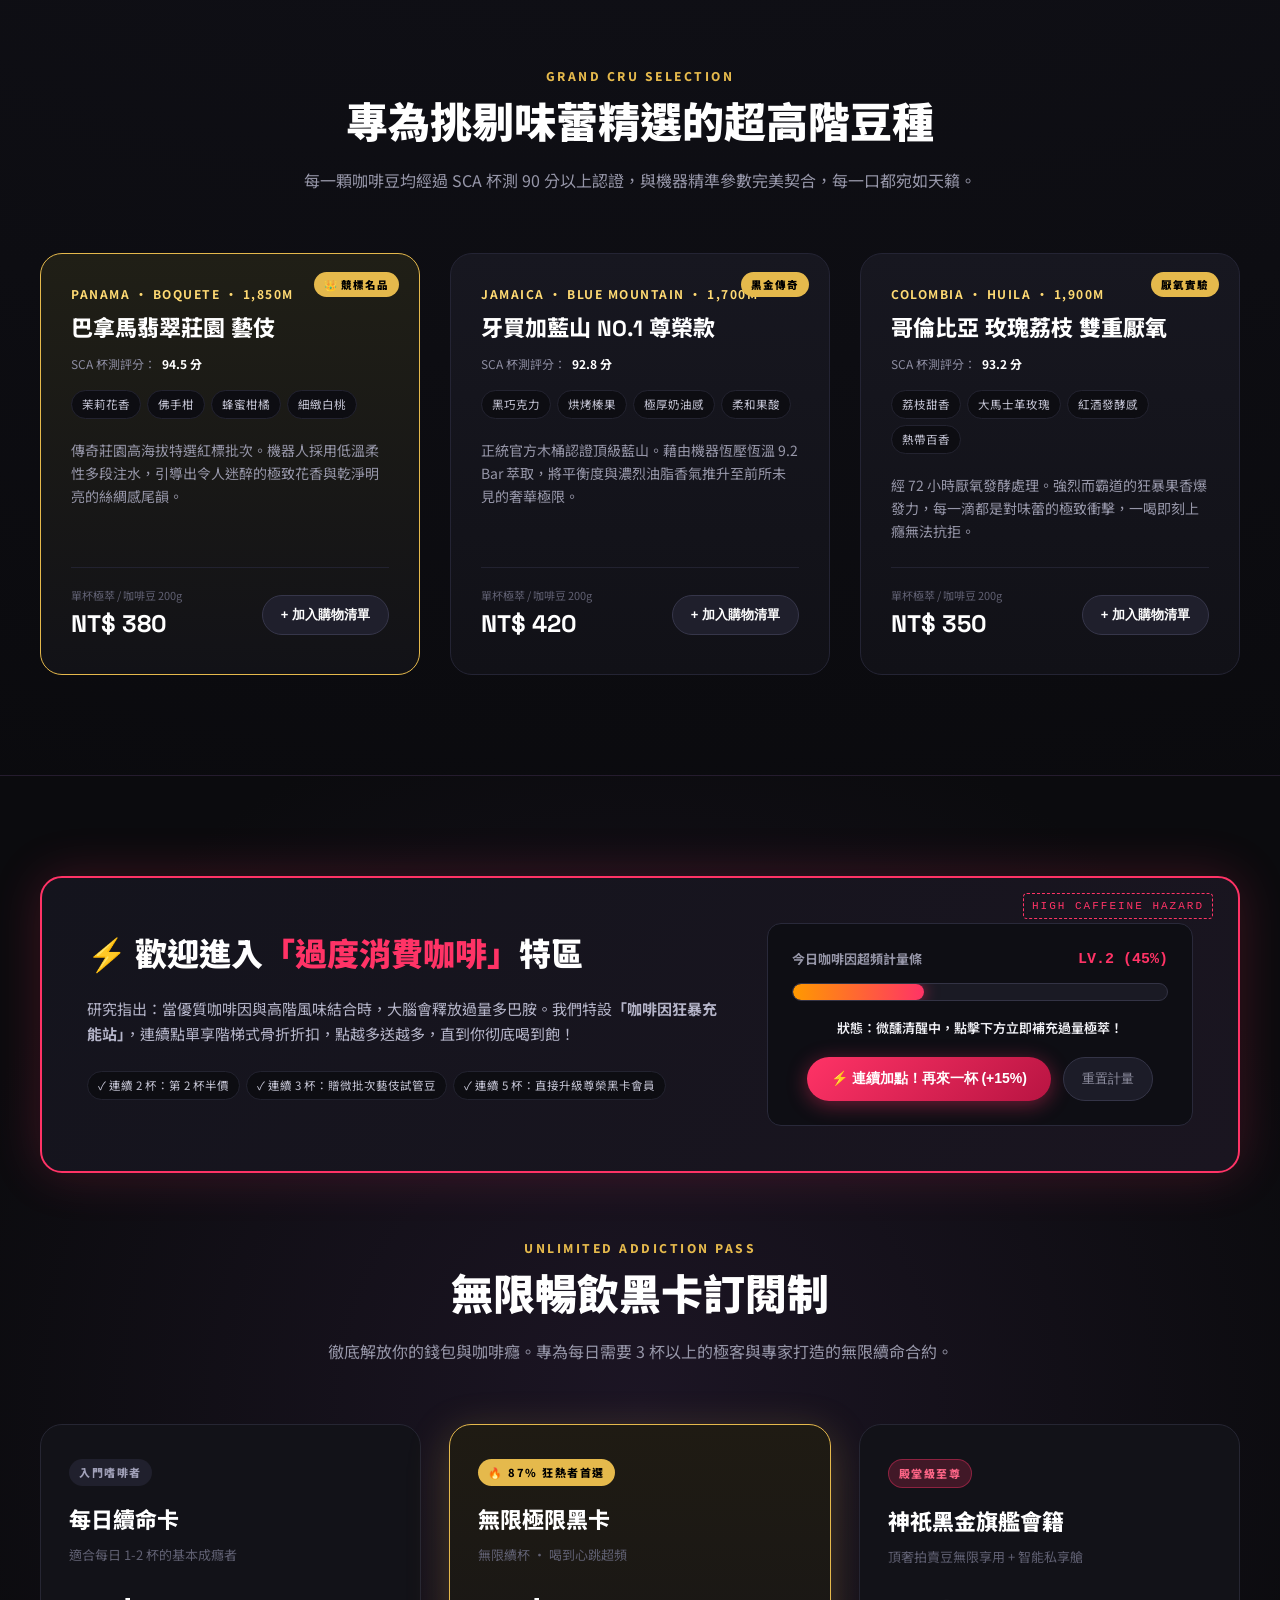
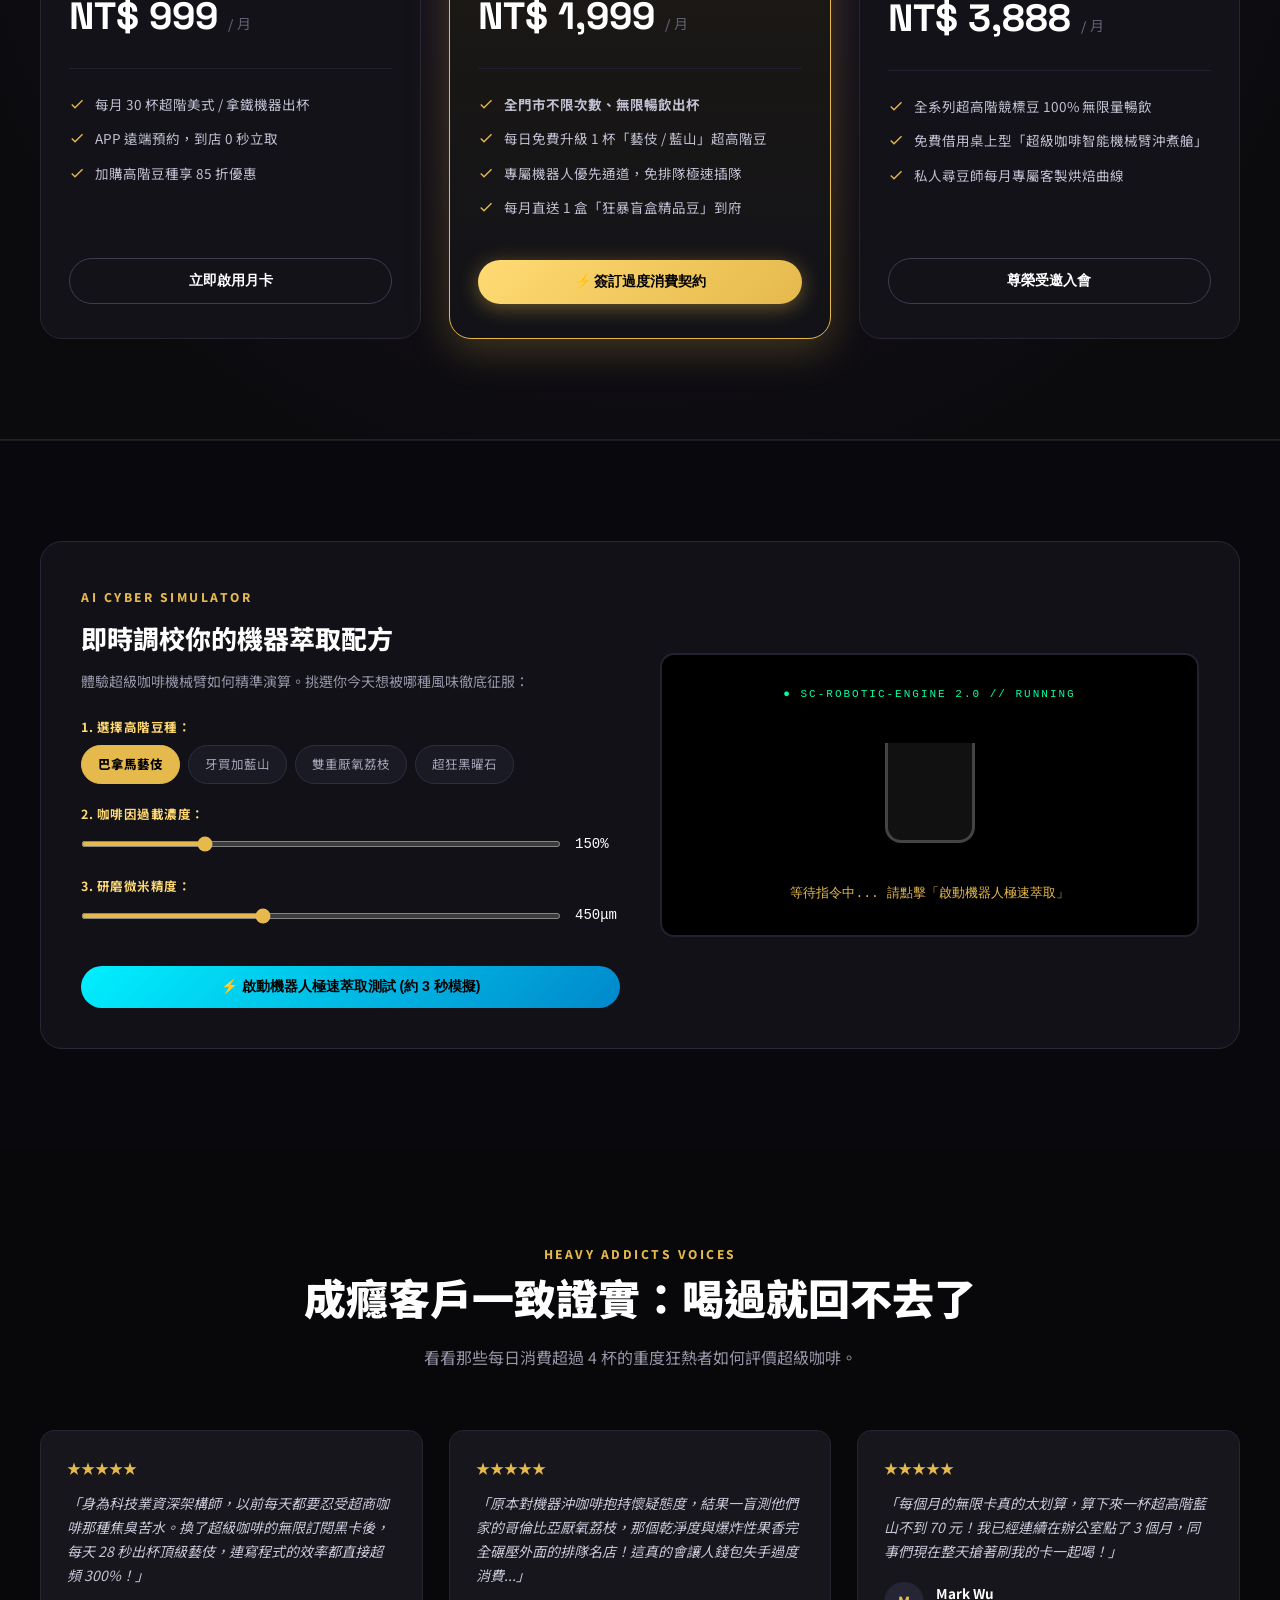
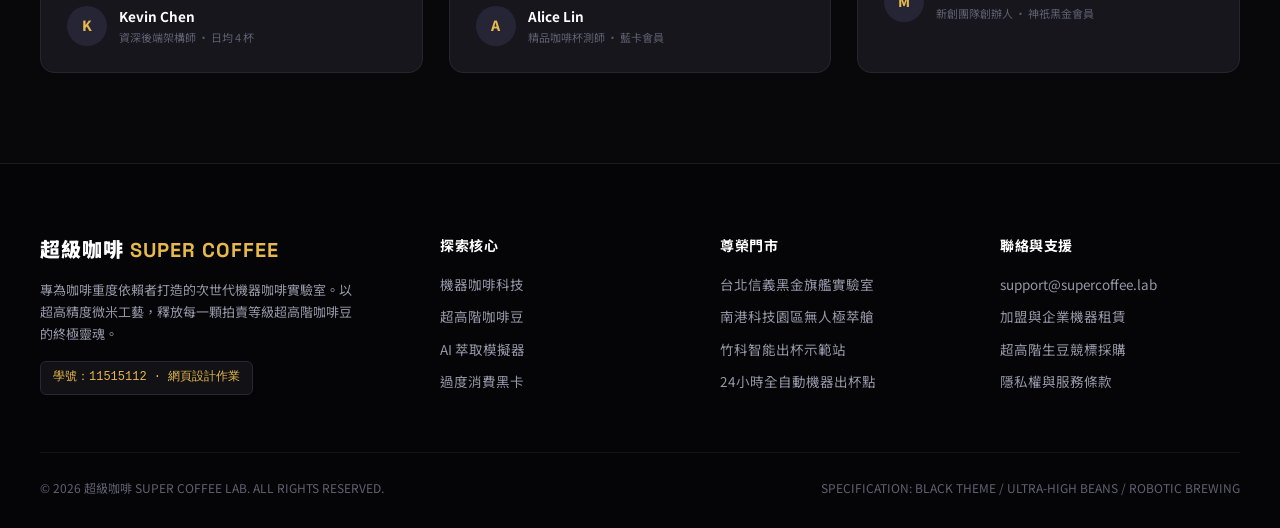
==== commit 0be42ded: "Implement feature X to enhance user experience and optimize performance" ====
--- a/onepage/index.html
+++ b/onepage/index.html
@@ -1,450 +1,2540 @@
-<!doctype html>
+<!DOCTYPE html>
 <html lang="zh-Hant">
 <head>
   <meta charset="UTF-8">
   <meta name="viewport" content="width=device-width, initial-scale=1.0">
-  <meta name="description" content="藍天咖啡，為手沖咖啡愛好者挑選當季精品咖啡豆，讓每一杯都清澈、明亮、值得細品。">
-  <title>藍天咖啡｜讓風味，慢慢抵達</title>
+  <title>超級咖啡 SUPER COFFEE ｜ 頂級機器咖啡 × 超高階豆種</title>
+  <meta name="description" content="超級咖啡 SUPER COFFEE：專為重度咖啡愛好者打造的極致黑科技咖啡。航太級機器人極速精準萃取，嚴選超高階頂級豆種，讓您徹底沉溺於極限咖啡因狂潮。">
   <link rel="preconnect" href="https://fonts.googleapis.com">
   <link rel="preconnect" href="https://fonts.gstatic.com" crossorigin>
-  <link href="https://fonts.googleapis.com/css2?family=Noto+Sans+TC:wght@400;500;600;700&family=Noto+Serif+TC:wght@600;700;800;900&family=Playfair+Display:wght@600;700&display=swap" rel="stylesheet">
+  <link href="https://fonts.googleapis.com/css2?family=Montserrat:ital,wght@0,300;0,500;0,700;0,900;1,900&family=Noto+Sans+TC:wght@300;400;500;700;900&family=Space+Grotesk:wght@500;700&display=swap" rel="stylesheet">
   <style>
     :root {
-      --navy: #062742;
-      --blue: #0c5b95;
-      --sky: #75c6e8;
-      --mist: #eaf5f7;
-      --cream: #fbfaf6;
-      --ink: #122534;
-      --muted: #607482;
-      --line: #d7e4e8;
-      --sand: #e5b66b;
-      --shadow: 0 18px 50px rgba(6, 39, 66, .13);
-    }
-
-    * { box-sizing: border-box; }
-    html { scroll-behavior: smooth; }
+      --bg-pitch: #08080a;
+      --bg-surface: #101014;
+      --bg-card: #16161c;
+      --bg-card-hover: #1e1e26;
+      --border-subtle: #262633;
+      --border-glow: #d4af37;
+      --accent-gold: #e5b94c;
+      --accent-gold-bright: #ffda73;
+      --accent-gold-dim: #997a2e;
+      --accent-cyber-cyan: #00f0ff;
+      --accent-red: #ff3366;
+      --text-main: #f5f5f7;
+      --text-muted: #9696a8;
+      --text-dim: #606072;
+      --radius-sm: 8px;
+      --radius-md: 14px;
+      --radius-lg: 22px;
+      --shadow-glow: 0 0 25px rgba(229, 185, 76, 0.2);
+      --shadow-neon: 0 0 35px rgba(0, 240, 255, 0.25);
+      --font-heading: 'Space Grotesk', 'Montserrat', 'Noto Sans TC', sans-serif;
+      --font-body: 'Noto Sans TC', 'Montserrat', sans-serif;
+    }
+
+    * {
+      box-sizing: border-box;
+      margin: 0;
+      padding: 0;
+    }
+
+    html {
+      scroll-behavior: smooth;
+      background-color: var(--bg-pitch);
+      color: var(--text-main);
+    }
+
     body {
-      margin: 0;
-      color: var(--ink);
-      background: var(--cream);
-      font: 16px/1.7 "Noto Sans TC", sans-serif;
+      font-family: var(--font-body);
+      background: radial-gradient(circle at 50% 0%, #171722 0%, var(--bg-pitch) 55%);
+      min-height: 100vh;
+      overflow-x: hidden;
+      line-height: 1.65;
       -webkit-font-smoothing: antialiased;
     }
-    a { color: inherit; text-decoration: none; }
-    button, input { font: inherit; }
-    button { cursor: pointer; }
-    .wrap { width: min(1120px, calc(100% - 48px)); margin: 0 auto; }
-    .eyebrow {
+
+    /* Scrollbar */
+    ::-webkit-scrollbar {
+      width: 8px;
+    }
+    ::-webkit-scrollbar-track {
+      background: #09090b;
+    }
+    ::-webkit-scrollbar-thumb {
+      background: #2b2b3a;
+      border-radius: 4px;
+    }
+    ::-webkit-scrollbar-thumb:hover {
+      background: var(--accent-gold);
+    }
+
+    /* Container */
+    .container {
+      width: min(1200px, calc(100% - 40px));
+      margin: 0 auto;
+    }
+
+    /* Header & Nav */
+    header {
+      position: sticky;
+      top: 0;
+      z-index: 1000;
+      backdrop-filter: blur(16px);
+      -webkit-backdrop-filter: blur(16px);
+      background: rgba(8, 8, 10, 0.82);
+      border-bottom: 1px solid var(--border-subtle);
+      transition: all 0.3s ease;
+    }
+
+    .nav-inner {
+      display: flex;
+      align-items: center;
+      justify-content: space-between;
+      height: 72px;
+    }
+
+    .brand-logo {
       display: flex;
       align-items: center;
       gap: 12px;
-      margin: 0 0 18px;
-      color: var(--blue);
+      text-decoration: none;
+      color: var(--text-main);
+    }
+
+    .logo-symbol {
+      width: 40px;
+      height: 40px;
+      background: linear-gradient(135deg, var(--accent-gold), #473209);
+      border-radius: 10px;
+      display: grid;
+      place-items: center;
+      box-shadow: 0 0 15px rgba(229, 185, 76, 0.3);
+      position: relative;
+    }
+
+    .logo-symbol svg {
+      width: 22px;
+      height: 22px;
+      fill: #000;
+    }
+
+    .brand-title {
+      display: flex;
+      flex-direction: column;
+    }
+
+    .brand-title .main-name {
+      font-family: var(--font-heading);
+      font-size: 20px;
+      font-weight: 900;
+      letter-spacing: 2px;
+      color: #fff;
+      display: flex;
+      align-items: center;
+      gap: 6px;
+    }
+
+    .brand-title .main-name span {
+      color: var(--accent-gold);
+    }
+
+    .brand-title .sub-name {
+      font-size: 9px;
+      font-weight: 700;
+      letter-spacing: 2.5px;
+      color: var(--text-muted);
+      text-transform: uppercase;
+    }
+
+    nav.desktop-nav {
+      display: flex;
+      align-items: center;
+      gap: 28px;
+    }
+
+    nav.desktop-nav a {
+      color: var(--text-muted);
+      text-decoration: none;
+      font-size: 14px;
+      font-weight: 500;
+      letter-spacing: 0.5px;
+      transition: color 0.2s, text-shadow 0.2s;
+      position: relative;
+    }
+
+    nav.desktop-nav a:hover {
+      color: var(--accent-gold-bright);
+      text-shadow: 0 0 8px rgba(229, 185, 76, 0.4);
+    }
+
+    .nav-actions {
+      display: flex;
+      align-items: center;
+      gap: 16px;
+    }
+
+    .cart-trigger-btn {
+      background: var(--bg-card);
+      border: 1px solid var(--border-subtle);
+      color: var(--text-main);
+      padding: 8px 16px;
+      border-radius: 30px;
+      font-size: 13px;
+      font-weight: 600;
+      display: flex;
+      align-items: center;
+      gap: 8px;
+      cursor: pointer;
+      transition: all 0.2s;
+    }
+
+    .cart-trigger-btn:hover {
+      border-color: var(--accent-gold);
+      background: #1a1a24;
+      box-shadow: 0 0 15px rgba(229, 185, 76, 0.2);
+    }
+
+    .cart-badge {
+      background: var(--accent-gold);
+      color: #000;
       font-size: 11px;
+      font-weight: 800;
+      padding: 1px 7px;
+      border-radius: 20px;
+    }
+
+    .vip-button {
+      background: linear-gradient(135deg, #f5d179 0%, #be9031 100%);
+      color: #000;
+      font-weight: 800;
+      font-size: 13px;
+      padding: 9px 18px;
+      border-radius: 30px;
+      text-decoration: none;
+      border: none;
+      cursor: pointer;
+      display: inline-flex;
+      align-items: center;
+      gap: 6px;
+      transition: transform 0.2s, box-shadow 0.2s;
+    }
+
+    .vip-button:hover {
+      transform: translateY(-2px);
+      box-shadow: 0 6px 20px rgba(229, 185, 76, 0.4);
+    }
+
+    /* Notification Ticker */
+    .ticker-bar {
+      background: #000;
+      border-bottom: 1px solid #1f1f2a;
+      padding: 8px 0;
+      font-size: 12px;
+      overflow: hidden;
+      white-space: nowrap;
+      position: relative;
+    }
+
+    .ticker-content {
+      display: inline-block;
+      animation: tickerRun 32s linear infinite;
+      color: var(--accent-gold-bright);
+      font-weight: 600;
+      letter-spacing: 1px;
+    }
+
+    .ticker-content span {
+      margin: 0 24px;
+      display: inline-flex;
+      align-items: center;
+      gap: 8px;
+    }
+
+    .ticker-content span::after {
+      content: "✦";
+      color: var(--text-dim);
+      margin-left: 20px;
+    }
+
+    @keyframes tickerRun {
+      0% { transform: translateX(0); }
+      100% { transform: translateX(-50%); }
+    }
+
+    /* Hero Section */
+    .hero-section {
+      padding: 70px 0 80px;
+      position: relative;
+    }
+
+    .hero-grid {
+      display: grid;
+      grid-template-columns: 1.1fr 0.9fr;
+      gap: 40px;
+      align-items: center;
+    }
+
+    .hero-tag {
+      display: inline-flex;
+      align-items: center;
+      gap: 8px;
+      background: rgba(229, 185, 76, 0.1);
+      border: 1px solid rgba(229, 185, 76, 0.3);
+      padding: 6px 14px;
+      border-radius: 40px;
+      color: var(--accent-gold-bright);
+      font-size: 12px;
       font-weight: 700;
-      letter-spacing: .18em;
-    }
-    .eyebrow::before { width: 28px; height: 1px; background: currentColor; content: ""; }
-    .section-title {
-      margin: 0;
-      font: 800 clamp(30px, 4vw, 46px)/1.28 "Noto Serif TC", serif;
-      letter-spacing: .045em;
-    }
-    .text-blue { color: var(--blue); }
-    .button, .outline-link {
+      letter-spacing: 1.5px;
+      margin-bottom: 22px;
+    }
+
+    .pulse-dot {
+      width: 7px;
+      height: 7px;
+      background: #00ffaa;
+      border-radius: 50%;
+      box-shadow: 0 0 10px #00ffaa;
+      animation: pulse 1.6s infinite;
+    }
+
+    @keyframes pulse {
+      0%, 100% { opacity: 1; transform: scale(1); }
+      50% { opacity: 0.4; transform: scale(1.3); }
+    }
+
+    .hero-title {
+      font-family: var(--font-heading);
+      font-size: clamp(38px, 5.2vw, 58px);
+      font-weight: 900;
+      line-height: 1.12;
+      letter-spacing: -0.5px;
+      margin-bottom: 24px;
+    }
+
+    .hero-title .glow-gold {
+      background: linear-gradient(135deg, #fff 20%, var(--accent-gold-bright) 70%, #d4af37 100%);
+      -webkit-background-clip: text;
+      -webkit-text-fill-color: transparent;
+      display: block;
+    }
+
+    .hero-desc {
+      color: var(--text-muted);
+      font-size: 17px;
+      line-height: 1.8;
+      max-width: 560px;
+      margin-bottom: 34px;
+    }
+
+    .hero-ctas {
+      display: flex;
+      flex-wrap: wrap;
+      align-items: center;
+      gap: 16px;
+      margin-bottom: 40px;
+    }
+
+    .btn-primary {
+      background: linear-gradient(135deg, var(--accent-gold-bright) 0%, var(--accent-gold) 100%);
+      color: #000;
+      font-weight: 800;
+      font-size: 15px;
+      padding: 15px 32px;
+      border-radius: 40px;
+      text-decoration: none;
       display: inline-flex;
-      min-height: 50px;
+      align-items: center;
+      gap: 10px;
+      box-shadow: 0 8px 30px rgba(229, 185, 76, 0.35);
+      transition: all 0.25s ease;
+      cursor: pointer;
+      border: none;
+    }
+
+    .btn-primary:hover {
+      transform: translateY(-3px) scale(1.02);
+      box-shadow: 0 12px 36px rgba(229, 185, 76, 0.55);
+    }
+
+    .btn-secondary {
+      background: var(--bg-card);
+      border: 1px solid var(--border-subtle);
+      color: var(--text-main);
+      font-weight: 600;
+      font-size: 15px;
+      padding: 14px 28px;
+      border-radius: 40px;
+      text-decoration: none;
+      display: inline-flex;
+      align-items: center;
+      gap: 8px;
+      transition: all 0.2s;
+    }
+
+    .btn-secondary:hover {
+      background: var(--bg-card-hover);
+      border-color: #3f3f52;
+      color: #fff;
+    }
+
+    .hero-stats {
+      display: grid;
+      grid-template-columns: repeat(3, 1fr);
+      gap: 20px;
+      padding-top: 24px;
+      border-top: 1px solid var(--border-subtle);
+    }
+
+    .stat-box .stat-num {
+      font-family: var(--font-heading);
+      font-size: 26px;
+      font-weight: 800;
+      color: #fff;
+      display: block;
+    }
+
+    .stat-box .stat-num em {
+      color: var(--accent-gold);
+      font-style: normal;
+    }
+
+    .stat-box .stat-label {
+      font-size: 12px;
+      color: var(--text-dim);
+    }
+
+    /* Hero Tech Visual Card */
+    .hero-visual-card {
+      background: linear-gradient(170deg, #181822 0%, #0d0d12 100%);
+      border: 1px solid #282838;
+      border-radius: var(--radius-lg);
+      padding: 30px;
+      box-shadow: 0 25px 60px rgba(0, 0, 0, 0.8), 0 0 30px rgba(229, 185, 76, 0.1);
+      position: relative;
+      overflow: hidden;
+    }
+
+    .hero-visual-card::before {
+      content: '';
+      position: absolute;
+      top: -100px;
+      right: -100px;
+      width: 250px;
+      height: 250px;
+      background: radial-gradient(circle, rgba(229, 185, 76, 0.15) 0%, transparent 70%);
+      pointer-events: none;
+    }
+
+    .machine-status-header {
+      display: flex;
+      justify-content: space-between;
+      align-items: center;
+      padding-bottom: 18px;
+      border-bottom: 1px solid #22222e;
+      margin-bottom: 24px;
+    }
+
+    .machine-id {
+      font-family: monospace;
+      font-size: 12px;
+      letter-spacing: 1px;
+      color: var(--accent-gold);
+      background: #111116;
+      padding: 4px 10px;
+      border-radius: 6px;
+      border: 1px solid #282838;
+    }
+
+    .machine-state-badge {
+      display: flex;
+      align-items: center;
+      gap: 6px;
+      font-size: 11px;
+      color: #00ffaa;
+      font-weight: 700;
+      text-transform: uppercase;
+      letter-spacing: 1px;
+    }
+
+    .machine-state-badge::before {
+      content: '';
+      width: 6px;
+      height: 6px;
+      background: #00ffaa;
+      border-radius: 50%;
+      box-shadow: 0 0 8px #00ffaa;
+    }
+
+    .cyber-cup-preview {
+      display: flex;
+      flex-direction: column;
       align-items: center;
       justify-content: center;
-      padding: 10px 23px;
+      padding: 20px 0;
+      position: relative;
+    }
+
+    .steaming-cup-svg {
+      width: 140px;
+      height: 140px;
+      filter: drop-shadow(0 10px 20px rgba(229, 185, 76, 0.25));
+    }
+
+    .brewing-params {
+      display: grid;
+      grid-template-columns: 1fr 1fr;
+      gap: 12px;
+      margin-top: 24px;
+    }
+
+    .param-chip {
+      background: #101016;
+      border: 1px solid #22222f;
+      padding: 12px;
+      border-radius: var(--radius-sm);
+    }
+
+    .param-chip .param-name {
+      font-size: 11px;
+      color: var(--text-dim);
+      display: block;
+      margin-bottom: 4px;
+    }
+
+    .param-chip .param-val {
+      font-family: var(--font-heading);
+      font-size: 16px;
+      font-weight: 700;
+      color: #fff;
+    }
+
+    .param-chip .param-val span {
+      font-size: 12px;
+      color: var(--accent-gold);
+    }
+
+    /* Live Overdose Quick Hook */
+    .overdose-quick-hook {
+      margin-top: 24px;
+      background: linear-gradient(135deg, rgba(255, 51, 102, 0.12), rgba(229, 185, 76, 0.08));
+      border: 1px solid rgba(255, 51, 102, 0.35);
+      border-radius: var(--radius-md);
+      padding: 16px;
+      text-align: center;
+    }
+
+    .overdose-quick-hook p {
+      font-size: 13px;
+      color: #ff99bb;
+      font-weight: 600;
+      margin-bottom: 10px;
+    }
+
+    .btn-overdose-boost {
+      width: 100%;
+      background: linear-gradient(135deg, #ff3366 0%, #d4224e 100%);
+      color: #fff;
+      font-weight: 800;
+      font-size: 14px;
+      padding: 12px;
+      border-radius: 30px;
+      border: none;
+      cursor: pointer;
+      display: flex;
+      align-items: center;
+      justify-content: center;
+      gap: 8px;
+      box-shadow: 0 4px 18px rgba(255, 51, 102, 0.4);
+      transition: all 0.2s;
+    }
+
+    .btn-overdose-boost:hover {
+      transform: scale(1.02);
+      box-shadow: 0 6px 24px rgba(255, 51, 102, 0.6);
+    }
+
+    /* Section Global Headers */
+    .section-head {
+      text-align: center;
+      max-width: 680px;
+      margin: 0 auto 60px;
+    }
+
+    .section-eyebrow {
+      display: inline-flex;
+      align-items: center;
+      gap: 6px;
+      color: var(--accent-gold);
+      font-size: 12px;
+      font-weight: 800;
+      letter-spacing: 2.5px;
+      text-transform: uppercase;
+      margin-bottom: 12px;
+    }
+
+    .section-head h2 {
+      font-family: var(--font-heading);
+      font-size: clamp(28px, 3.8vw, 42px);
+      font-weight: 900;
+      line-height: 1.25;
+      color: #fff;
+      margin-bottom: 16px;
+    }
+
+    .section-head p {
+      color: var(--text-muted);
+      font-size: 16px;
+    }
+
+    /* Section: Machine Features (推廣機器咖啡) */
+    .machine-tech-section {
+      padding: 90px 0;
+      background: #09090c;
+      border-top: 1px solid #191924;
+      border-bottom: 1px solid #191924;
+      position: relative;
+    }
+
+    .tech-grid {
+      display: grid;
+      grid-template-columns: repeat(4, 1fr);
+      gap: 22px;
+    }
+
+    .tech-card {
+      background: var(--bg-card);
+      border: 1px solid var(--border-subtle);
+      border-radius: var(--radius-md);
+      padding: 28px 22px;
+      transition: all 0.3s ease;
+      display: flex;
+      flex-direction: column;
+      position: relative;
+    }
+
+    .tech-card:hover {
+      transform: translateY(-6px);
+      border-color: var(--accent-gold);
+      box-shadow: 0 15px 35px rgba(0, 0, 0, 0.6), var(--shadow-glow);
+      background: var(--bg-card-hover);
+    }
+
+    .tech-card-icon {
+      width: 52px;
+      height: 52px;
+      background: #111118;
+      border: 1px solid #282836;
+      border-radius: 14px;
+      display: grid;
+      place-items: center;
+      margin-bottom: 20px;
+      transition: all 0.3s;
+    }
+
+    .tech-card:hover .tech-card-icon {
+      background: var(--accent-gold);
+      border-color: var(--accent-gold-bright);
+    }
+
+    .tech-card:hover .tech-card-icon svg {
+      fill: #000;
+    }
+
+    .tech-card-icon svg {
+      width: 26px;
+      height: 26px;
+      fill: var(--accent-gold);
+      transition: fill 0.3s;
+    }
+
+    .tech-card h3 {
+      font-family: var(--font-heading);
+      font-size: 18px;
+      font-weight: 700;
+      color: #fff;
+      margin-bottom: 10px;
+    }
+
+    .tech-card p {
+      font-size: 13.5px;
+      color: var(--text-muted);
+      line-height: 1.6;
+    }
+
+    .tech-metric-tag {
+      margin-top: auto;
+      padding-top: 16px;
+      font-family: monospace;
+      font-size: 12px;
+      color: var(--accent-gold-bright);
+      font-weight: 700;
+    }
+
+    /* Section: Ultra Premium Beans (超高階咖啡豆) */
+    .beans-section {
+      padding: 100px 0;
+      position: relative;
+    }
+
+    .beans-grid {
+      display: grid;
+      grid-template-columns: repeat(3, 1fr);
+      gap: 30px;
+    }
+
+    .bean-card {
+      background: linear-gradient(180deg, #171720 0%, #111117 100%);
+      border: 1px solid #242434;
+      border-radius: var(--radius-lg);
+      padding: 30px;
+      display: flex;
+      flex-direction: column;
+      position: relative;
+      transition: all 0.3s ease;
+      overflow: hidden;
+    }
+
+    .bean-card::after {
+      content: '';
+      position: absolute;
+      inset: 0;
+      border-radius: var(--radius-lg);
       border: 1px solid transparent;
-      border-radius: 2px;
+      transition: border-color 0.3s;
+      pointer-events: none;
+    }
+
+    .bean-card:hover {
+      transform: translateY(-8px);
+      box-shadow: 0 20px 45px rgba(0,0,0,0.7), 0 0 30px rgba(229, 185, 76, 0.15);
+      border-color: #3d3d52;
+    }
+
+    .bean-card.featured {
+      border-color: var(--accent-gold);
+      background: linear-gradient(180deg, #201f16 0%, #121217 100%);
+    }
+
+    .bean-badge {
+      position: absolute;
+      top: 18px;
+      right: 20px;
+      background: var(--accent-gold);
+      color: #000;
+      font-size: 10.5px;
+      font-weight: 900;
+      letter-spacing: 1px;
+      padding: 4px 10px;
+      border-radius: 20px;
+    }
+
+    .bean-origin {
+      font-size: 12px;
+      letter-spacing: 1.5px;
+      color: var(--accent-gold-bright);
+      text-transform: uppercase;
+      font-weight: 700;
+      margin-bottom: 6px;
+    }
+
+    .bean-card h3 {
+      font-family: var(--font-heading);
+      font-size: 22px;
+      font-weight: 800;
+      color: #fff;
+      margin-bottom: 8px;
+    }
+
+    .bean-score {
+      display: inline-flex;
+      align-items: center;
+      gap: 6px;
+      font-size: 12px;
+      color: #8c8ca0;
+      margin-bottom: 16px;
+    }
+
+    .bean-score strong {
+      color: #fff;
+    }
+
+    .flavor-tags {
+      display: flex;
+      flex-wrap: wrap;
+      gap: 6px;
+      margin-bottom: 20px;
+    }
+
+    .flavor-tag {
+      background: #0d0d12;
+      border: 1px solid #232330;
+      color: #c4c4d4;
+      font-size: 11.5px;
+      padding: 4px 10px;
+      border-radius: 20px;
+    }
+
+    .bean-description {
+      font-size: 14px;
+      color: var(--text-muted);
+      line-height: 1.65;
+      margin-bottom: 24px;
+      flex-grow: 1;
+    }
+
+    .bean-bottom-bar {
+      display: flex;
+      align-items: center;
+      justify-content: space-between;
+      padding-top: 18px;
+      border-top: 1px solid #222230;
+    }
+
+    .bean-price-box .price-unit {
+      font-size: 11px;
+      color: var(--text-dim);
+      display: block;
+    }
+
+    .bean-price-box .price-val {
+      font-family: var(--font-heading);
+      font-size: 24px;
+      font-weight: 800;
+      color: #fff;
+    }
+
+    .btn-bean-add {
+      background: #1f1f2c;
+      border: 1px solid #36364a;
+      color: #fff;
+      padding: 10px 18px;
+      border-radius: 30px;
+      font-size: 13px;
+      font-weight: 700;
+      display: inline-flex;
+      align-items: center;
+      gap: 6px;
+      cursor: pointer;
+      transition: all 0.2s;
+    }
+
+    .btn-bean-add:hover {
+      background: var(--accent-gold);
+      border-color: var(--accent-gold);
+      color: #000;
+      box-shadow: 0 4px 15px rgba(229, 185, 76, 0.4);
+    }
+
+    /* Section: Overdose & Infinite Pass (吸引客戶過度消費咖啡) */
+    .overdose-section {
+      padding: 100px 0;
+      background: radial-gradient(circle at 50% 50%, #1c1524 0%, #0b0b0e 80%);
+      border-top: 1px solid #251c2e;
+      border-bottom: 1px solid #251c2e;
+      position: relative;
+    }
+
+    .overdose-hero-box {
+      background: linear-gradient(135deg, #14141d 0%, #1a1520 100%);
+      border: 2px solid #ff3366;
+      border-radius: var(--radius-lg);
+      padding: 45px;
+      margin-bottom: 60px;
+      position: relative;
+      overflow: hidden;
+      box-shadow: 0 0 50px rgba(255, 51, 102, 0.2);
+    }
+
+    .overdose-hero-box::before {
+      content: 'HIGH CAFFEINE HAZARD';
+      position: absolute;
+      top: 15px;
+      right: 25px;
+      font-family: monospace;
+      font-size: 11px;
+      letter-spacing: 2px;
+      color: #ff3366;
+      border: 1px dashed #ff3366;
+      padding: 3px 8px;
+      border-radius: 4px;
+    }
+
+    .overdose-grid {
+      display: grid;
+      grid-template-columns: 1.2fr 0.8fr;
+      gap: 40px;
+      align-items: center;
+    }
+
+    .overdose-content h3 {
+      font-family: var(--font-heading);
+      font-size: 32px;
+      font-weight: 900;
+      color: #fff;
+      margin-bottom: 14px;
+    }
+
+    .overdose-content h3 span {
+      color: #ff3366;
+    }
+
+    .overdose-content p {
+      color: #b5b5c9;
+      font-size: 15px;
+      line-height: 1.7;
+      margin-bottom: 24px;
+    }
+
+    /* Overdose Interactive Meter */
+    .meter-container {
+      background: #0e0e14;
+      border: 1px solid #29293a;
+      border-radius: var(--radius-md);
+      padding: 24px;
+      text-align: center;
+    }
+
+    .meter-header {
+      display: flex;
+      justify-content: space-between;
+      font-size: 13px;
+      font-weight: 700;
+      margin-bottom: 10px;
+    }
+
+    .meter-header span:first-child {
+      color: var(--text-muted);
+    }
+
+    .meter-header span:last-child {
+      color: #ff3366;
+      font-family: monospace;
+      font-size: 15px;
+    }
+
+    .progress-track {
+      width: 100%;
+      height: 18px;
+      background: #1a1a24;
+      border-radius: 20px;
+      overflow: hidden;
+      margin-bottom: 16px;
+      position: relative;
+      border: 1px solid #333345;
+    }
+
+    .progress-bar-fill {
+      height: 100%;
+      width: 35%;
+      background: linear-gradient(90deg, #ff9900, #ff3366);
+      border-radius: 20px;
+      transition: width 0.4s cubic-bezier(0.18, 0.89, 0.32, 1.28);
+      box-shadow: 0 0 15px rgba(255, 51, 102, 0.6);
+    }
+
+    .meter-status-msg {
+      font-size: 13px;
+      color: #f0f0f5;
+      font-weight: 600;
+      margin-bottom: 18px;
+      min-height: 22px;
+    }
+
+    .click-spree-buttons {
+      display: flex;
+      gap: 12px;
+      justify-content: center;
+    }
+
+    .btn-caffeine-surge {
+      background: linear-gradient(135deg, #ff3366 0%, #b81442 100%);
+      color: #fff;
+      font-weight: 800;
+      font-size: 14px;
+      padding: 12px 24px;
+      border-radius: 30px;
+      border: none;
+      cursor: pointer;
+      box-shadow: 0 4px 20px rgba(255, 51, 102, 0.4);
+      transition: all 0.15s ease;
+      display: inline-flex;
+      align-items: center;
+      gap: 8px;
+    }
+
+    .btn-caffeine-surge:active {
+      transform: scale(0.95);
+    }
+
+    .btn-caffeine-reset {
+      background: #1c1c28;
+      border: 1px solid #343447;
+      color: var(--text-muted);
+      font-size: 13px;
+      padding: 12px 18px;
+      border-radius: 30px;
+      cursor: pointer;
+      transition: all 0.2s;
+    }
+
+    .btn-caffeine-reset:hover {
+      color: #fff;
+      border-color: #55556d;
+    }
+
+    /* Subscription Passes Grid (無限訂閱黑卡) */
+    .pricing-grid {
+      display: grid;
+      grid-template-columns: repeat(3, 1fr);
+      gap: 28px;
+    }
+
+    .price-card {
+      background: #121218;
+      border: 1px solid var(--border-subtle);
+      border-radius: var(--radius-lg);
+      padding: 34px 28px;
+      display: flex;
+      flex-direction: column;
+      position: relative;
+      transition: all 0.3s;
+    }
+
+    .price-card:hover {
+      transform: translateY(-6px);
+      border-color: #404058;
+    }
+
+    .price-card.king-tier {
+      border-color: var(--accent-gold);
+      background: linear-gradient(180deg, #1f1b13 0%, #121218 100%);
+      box-shadow: 0 10px 40px rgba(229, 185, 76, 0.25);
+    }
+
+    .tier-badge {
+      display: inline-block;
+      align-self: flex-start;
+      font-size: 11px;
+      font-weight: 800;
+      letter-spacing: 1.5px;
+      padding: 4px 10px;
+      border-radius: 20px;
+      margin-bottom: 16px;
+    }
+
+    .tier-standard {
+      background: #20202d;
+      color: #a0a0b8;
+    }
+
+    .tier-pro {
+      background: rgba(255, 51, 102, 0.2);
+      color: #ff6688;
+      border: 1px solid rgba(255, 51, 102, 0.4);
+    }
+
+    .tier-god {
+      background: var(--accent-gold);
+      color: #000;
+    }
+
+    .price-card h4 {
+      font-family: var(--font-heading);
+      font-size: 22px;
+      font-weight: 800;
+      color: #fff;
+      margin-bottom: 6px;
+    }
+
+    .price-card .tier-target {
+      font-size: 13px;
+      color: var(--text-dim);
+      margin-bottom: 20px;
+    }
+
+    .price-box {
+      margin-bottom: 24px;
+      padding-bottom: 20px;
+      border-bottom: 1px solid #20202e;
+    }
+
+    .price-box .price-num {
+      font-family: var(--font-heading);
+      font-size: 38px;
+      font-weight: 900;
+      color: #fff;
+    }
+
+    .price-box .price-num span {
+      font-size: 14px;
+      color: var(--text-dim);
+      font-weight: normal;
+    }
+
+    .price-features {
+      list-style: none;
+      margin-bottom: 30px;
+      flex-grow: 1;
+    }
+
+    .price-features li {
+      font-size: 13.5px;
+      color: #c0c0d2;
+      margin-bottom: 12px;
+      display: flex;
+      align-items: center;
+      gap: 10px;
+    }
+
+    .price-features li svg {
+      width: 16px;
+      height: 16px;
+      fill: var(--accent-gold);
+      flex-shrink: 0;
+    }
+
+    .btn-subscribe {
+      width: 100%;
+      padding: 13px;
+      border-radius: 30px;
+      font-size: 14px;
+      font-weight: 800;
+      cursor: pointer;
+      text-align: center;
+      text-decoration: none;
+      transition: all 0.2s;
+    }
+
+    .btn-sub-outline {
+      background: transparent;
+      border: 1px solid #3d3d52;
+      color: #fff;
+    }
+
+    .btn-sub-outline:hover {
+      background: #212130;
+      border-color: #646485;
+    }
+
+    .btn-sub-gold {
+      background: linear-gradient(135deg, var(--accent-gold-bright) 0%, var(--accent-gold) 100%);
+      color: #000;
+      border: none;
+      box-shadow: 0 4px 20px rgba(229, 185, 76, 0.4);
+    }
+
+    .btn-sub-gold:hover {
+      transform: translateY(-2px);
+      box-shadow: 0 8px 25px rgba(229, 185, 76, 0.6);
+    }
+
+    /* Section: Robotic Coffee Simulator */
+    .simulator-section {
+      padding: 100px 0;
+      background: #09090d;
+      border-top: 1px solid #1a1a24;
+    }
+
+    .simulator-box {
+      background: #111117;
+      border: 1px solid #282838;
+      border-radius: var(--radius-lg);
+      padding: 40px;
+      display: grid;
+      grid-template-columns: 1fr 1fr;
+      gap: 40px;
+      align-items: center;
+    }
+
+    .simulator-controls h3 {
+      font-family: var(--font-heading);
+      font-size: 26px;
+      font-weight: 800;
+      color: #fff;
+      margin-bottom: 8px;
+    }
+
+    .simulator-controls p {
+      font-size: 14px;
+      color: var(--text-muted);
+      margin-bottom: 24px;
+    }
+
+    .control-group {
+      margin-bottom: 20px;
+    }
+
+    .control-group label {
+      display: block;
+      font-size: 12.5px;
+      font-weight: 700;
+      color: var(--accent-gold-bright);
+      margin-bottom: 8px;
+      letter-spacing: 0.5px;
+    }
+
+    .radio-pill-group {
+      display: flex;
+      flex-wrap: wrap;
+      gap: 8px;
+    }
+
+    .radio-pill {
+      background: #1a1a24;
+      border: 1px solid #2e2e40;
+      color: #a4a4b8;
+      padding: 8px 16px;
+      border-radius: 20px;
+      font-size: 12.5px;
+      cursor: pointer;
+      transition: all 0.2s;
+    }
+
+    .radio-pill.active {
+      background: var(--accent-gold);
+      border-color: var(--accent-gold);
+      color: #000;
+      font-weight: 800;
+    }
+
+    .sim-slider-wrap {
+      display: flex;
+      align-items: center;
+      gap: 14px;
+    }
+
+    .sim-slider-wrap input[type="range"] {
+      flex-grow: 1;
+      accent-color: var(--accent-gold);
+      height: 6px;
+    }
+
+    .sim-slider-wrap span {
+      font-family: monospace;
+      font-size: 14px;
+      color: #fff;
+      min-width: 45px;
+    }
+
+    .sim-screen {
+      background: #000;
+      border: 2px solid #222230;
+      border-radius: var(--radius-md);
+      padding: 30px;
+      text-align: center;
+      position: relative;
+      box-shadow: inset 0 0 30px rgba(0, 0, 0, 0.9);
+    }
+
+    .sim-screen-title {
+      font-family: monospace;
+      font-size: 11px;
+      letter-spacing: 2px;
+      color: #00ffaa;
+      margin-bottom: 20px;
+      display: flex;
+      align-items: center;
+      justify-content: center;
+      gap: 8px;
+    }
+
+    .robotic-arm-anim {
+      height: 140px;
+      display: flex;
+      align-items: center;
+      justify-content: center;
+      position: relative;
+    }
+
+    .brew-liquid-cup {
+      width: 90px;
+      height: 100px;
+      border: 3px solid #444;
+      border-top: none;
+      border-radius: 0 0 16px 16px;
+      position: relative;
+      overflow: hidden;
+      margin: 0 auto;
+      background: #111;
+    }
+
+    .liquid-fill {
+      position: absolute;
+      bottom: 0;
+      left: 0;
+      right: 0;
+      height: 0%;
+      background: linear-gradient(180deg, #d4af37, #3d2314);
+      transition: height 0.6s ease;
+    }
+
+    .stream-drip {
+      position: absolute;
+      top: -40px;
+      left: 50%;
+      transform: translateX(-50%);
+      width: 4px;
+      height: 40px;
+      background: #e5b94c;
+      opacity: 0;
+      transition: opacity 0.2s;
+    }
+
+    .stream-drip.pouring {
+      opacity: 1;
+      animation: dripPulse 0.4s infinite alternate;
+    }
+
+    @keyframes dripPulse {
+      0% { opacity: 0.6; width: 3px; }
+      100% { opacity: 1; width: 5px; }
+    }
+
+    .sim-readout {
+      margin-top: 20px;
+      font-family: monospace;
+      font-size: 13px;
+      color: #e5b94c;
+      min-height: 20px;
+    }
+
+    .btn-start-brew {
+      margin-top: 18px;
+      width: 100%;
+      background: linear-gradient(135deg, #00f0ff 0%, #0088cc 100%);
+      color: #000;
+      font-weight: 800;
+      font-size: 14px;
+      padding: 12px;
+      border-radius: 30px;
+      border: none;
+      cursor: pointer;
+      transition: all 0.2s;
+    }
+
+    .btn-start-brew:hover {
+      box-shadow: 0 0 20px rgba(0, 240, 255, 0.4);
+    }
+
+    /* Customer Reviews / Testimonials */
+    .reviews-section {
+      padding: 90px 0;
+    }
+
+    .reviews-grid {
+      display: grid;
+      grid-template-columns: repeat(3, 1fr);
+      gap: 26px;
+    }
+
+    .review-card {
+      background: var(--bg-card);
+      border: 1px solid var(--border-subtle);
+      border-radius: var(--radius-md);
+      padding: 26px;
+    }
+
+    .review-stars {
+      color: var(--accent-gold);
+      font-size: 14px;
+      margin-bottom: 12px;
+    }
+
+    .review-quote {
+      font-size: 14px;
+      color: #c5c5d6;
+      line-height: 1.7;
+      margin-bottom: 18px;
+      font-style: italic;
+    }
+
+    .reviewer-meta {
+      display: flex;
+      align-items: center;
+      gap: 12px;
+    }
+
+    .reviewer-avatar {
+      width: 40px;
+      height: 40px;
+      background: #252535;
+      border-radius: 50%;
+      display: grid;
+      place-items: center;
+      color: var(--accent-gold);
+      font-weight: 800;
+      font-size: 14px;
+    }
+
+    .reviewer-name {
+      font-size: 13.5px;
+      font-weight: 700;
+      color: #fff;
+    }
+
+    .reviewer-tag {
+      font-size: 11px;
+      color: var(--text-dim);
+    }
+
+    /* Cart Drawer Modal */
+    .cart-drawer-overlay {
+      position: fixed;
+      inset: 0;
+      background: rgba(0,0,0,0.75);
+      backdrop-filter: blur(8px);
+      z-index: 2000;
+      opacity: 0;
+      visibility: hidden;
+      transition: all 0.3s ease;
+    }
+
+    .cart-drawer-overlay.active {
+      opacity: 1;
+      visibility: visible;
+    }
+
+    .cart-drawer {
+      position: fixed;
+      top: 0;
+      right: 0;
+      bottom: 0;
+      width: min(440px, 100%);
+      background: #111116;
+      border-left: 1px solid #28283a;
+      z-index: 2001;
+      transform: translateX(100%);
+      transition: transform 0.35s cubic-bezier(0.16, 1, 0.3, 1);
+      display: flex;
+      flex-direction: column;
+      padding: 24px;
+      box-shadow: -10px 0 40px rgba(0,0,0,0.8);
+    }
+
+    .cart-drawer.active {
+      transform: translateX(0);
+    }
+
+    .cart-header {
+      display: flex;
+      justify-content: space-between;
+      align-items: center;
+      padding-bottom: 18px;
+      border-bottom: 1px solid #222230;
+      margin-bottom: 18px;
+    }
+
+    .cart-header h3 {
+      font-family: var(--font-heading);
+      font-size: 20px;
+      font-weight: 800;
+      color: #fff;
+      display: flex;
+      align-items: center;
+      gap: 8px;
+    }
+
+    .cart-close-btn {
+      background: none;
+      border: none;
+      color: var(--text-muted);
+      font-size: 24px;
+      cursor: pointer;
+      line-height: 1;
+    }
+
+    .cart-close-btn:hover {
+      color: #fff;
+    }
+
+    /* Overdose Promo in Cart */
+    .cart-overdose-perk {
+      background: rgba(229, 185, 76, 0.1);
+      border: 1px dashed var(--accent-gold);
+      border-radius: var(--radius-sm);
+      padding: 12px;
+      font-size: 12px;
+      color: var(--accent-gold-bright);
+      margin-bottom: 16px;
+    }
+
+    .cart-items-list {
+      flex-grow: 1;
+      overflow-y: auto;
+      margin-bottom: 20px;
+      padding-right: 4px;
+    }
+
+    .cart-item {
+      display: flex;
+      justify-content: space-between;
+      align-items: center;
+      padding: 14px 0;
+      border-bottom: 1px solid #1c1c28;
+    }
+
+    .cart-item-info h5 {
+      font-size: 14px;
+      color: #fff;
+      margin-bottom: 4px;
+    }
+
+    .cart-item-info span {
+      font-size: 12px;
+      color: var(--text-dim);
+    }
+
+    .cart-item-actions {
+      display: flex;
+      align-items: center;
+      gap: 12px;
+    }
+
+    .qty-btn {
+      background: #1f1f2c;
+      border: 1px solid #36364a;
+      color: #fff;
+      width: 26px;
+      height: 26px;
+      border-radius: 6px;
+      cursor: pointer;
+      display: grid;
+      place-items: center;
+      font-weight: bold;
+    }
+
+    .qty-btn:hover {
+      border-color: var(--accent-gold);
+    }
+
+    .cart-footer {
+      border-top: 1px solid #222230;
+      padding-top: 18px;
+    }
+
+    .cart-total-row {
+      display: flex;
+      justify-content: space-between;
+      align-items: center;
+      margin-bottom: 16px;
+    }
+
+    .cart-total-row span {
+      font-size: 14px;
+      color: var(--text-muted);
+    }
+
+    .cart-total-row strong {
+      font-family: var(--font-heading);
+      font-size: 24px;
+      color: var(--accent-gold-bright);
+    }
+
+    .btn-checkout {
+      width: 100%;
+      background: linear-gradient(135deg, var(--accent-gold-bright) 0%, var(--accent-gold) 100%);
+      color: #000;
+      font-weight: 800;
+      font-size: 15px;
+      padding: 14px;
+      border-radius: 30px;
+      border: none;
+      cursor: pointer;
+      box-shadow: 0 4px 20px rgba(229, 185, 76, 0.4);
+      transition: all 0.2s;
+    }
+
+    .btn-checkout:hover {
+      transform: translateY(-2px);
+    }
+
+    /* Toast Notification */
+    .toast-popup {
+      position: fixed;
+      bottom: 24px;
+      left: 50%;
+      transform: translateX(-50%) translateY(100px);
+      background: #1e1e28;
+      border: 1px solid var(--accent-gold);
+      color: #fff;
+      padding: 12px 24px;
+      border-radius: 30px;
+      font-size: 13.5px;
+      font-weight: 600;
+      box-shadow: 0 10px 30px rgba(0,0,0,0.8), var(--shadow-glow);
+      z-index: 3000;
+      opacity: 0;
+      transition: all 0.3s ease;
+      display: flex;
+      align-items: center;
+      gap: 10px;
+      pointer-events: none;
+    }
+
+    .toast-popup.show {
+      transform: translateX(-50%) translateY(0);
+      opacity: 1;
+    }
+
+    /* Footer */
+    footer {
+      background: #050507;
+      border-top: 1px solid #1a1a24;
+      padding: 70px 0 30px;
+      font-size: 13.5px;
+      color: var(--text-muted);
+    }
+
+    .footer-grid {
+      display: grid;
+      grid-template-columns: 1.5fr 1fr 1fr 1fr;
+      gap: 40px;
+      margin-bottom: 50px;
+    }
+
+    .footer-brand h4 {
+      font-family: var(--font-heading);
+      font-size: 20px;
+      font-weight: 900;
+      color: #fff;
+      margin-bottom: 12px;
+      letter-spacing: 1px;
+    }
+
+    .footer-brand h4 span {
+      color: var(--accent-gold);
+    }
+
+    .footer-brand p {
+      font-size: 13px;
+      line-height: 1.7;
+      max-width: 320px;
+      margin-bottom: 16px;
+    }
+
+    .student-badge {
+      display: inline-block;
+      background: #111116;
+      border: 1px solid #272738;
+      padding: 6px 12px;
+      border-radius: 6px;
+      font-family: monospace;
+      font-size: 12px;
+      color: var(--accent-gold);
+    }
+
+    .footer-col h5 {
       font-size: 14px;
       font-weight: 700;
-      letter-spacing: .04em;
-      transition: transform .25s ease, background-color .25s ease, color .25s ease, border-color .25s ease;
-    }
-    .button:hover, .outline-link:hover { transform: translateY(-2px); }
-    .button--sand { color: var(--navy); background: var(--sand); }
-    .button--sand:hover { background: #f1cb8b; }
-    .button--dark { color: var(--navy); background: #fff; }
-    .outline-link { border-color: rgba(255,255,255,.72); color: #fff; }
-    .outline-link:hover { color: var(--navy); background: #fff; }
-    :focus-visible { outline: 3px solid var(--sky); outline-offset: 4px; }
-
-    /* Header & hero */
-    .site-header { position: absolute; z-index: 20; top: 0; left: 0; width: 100%; border-bottom: 1px solid rgba(255,255,255,.28); }
-    .nav { min-height: 78px; display: flex; align-items: center; justify-content: space-between; gap: 20px; }
-    .brand { display: inline-flex; align-items: center; gap: 11px; color: #fff; }
-    .brand-mark { width: 29px; height: 29px; display: grid; place-items: center; border: 1px solid var(--sky); border-radius: 50%; color: var(--sky); font: 700 16px/1 "Playfair Display", serif; }
-    .brand-copy { display: grid; line-height: 1.05; }
-    .brand-copy strong { font-size: 13px; letter-spacing: .08em; }
-    .brand-copy small { margin-top: 4px; font-size: 8px; letter-spacing: .18em; opacity: .7; }
-    .nav-links { display: flex; align-items: center; gap: clamp(16px, 2.4vw, 31px); }
-    .nav-links a { position: relative; color: #fff; font-size: 13px; font-weight: 500; white-space: nowrap; }
-    .nav-links a:not(.nav-cta)::after { position: absolute; right: 0; bottom: -5px; left: auto; width: 0; height: 1px; background: var(--sky); content: ""; transition: width .25s ease; }
-    .nav-links a:not(.nav-cta):hover::after { right: auto; left: 0; width: 100%; }
-    .nav-links .nav-cta { padding: 8px 13px; border: 1px solid rgba(255,255,255,.72); }
-    .nav-links .nav-cta:hover { color: var(--navy); background: #fff; }
-    .menu-toggle { display: none; width: 42px; height: 42px; border: 1px solid rgba(255,255,255,.7); color: #fff; background: transparent; font-size: 23px; line-height: 1; }
-
-    .hero { position: relative; min-height: 704px; overflow: hidden; color: #fff; background: var(--navy); isolation: isolate; }
-    .hero::before { position: absolute; z-index: -2; top: -320px; right: -210px; width: 810px; height: 810px; border-radius: 50%; background: radial-gradient(circle, rgba(117,198,232,.38), rgba(12,91,149,.18) 38%, transparent 69%); content: ""; }
-    .hero::after { position: absolute; z-index: -1; right: 12%; bottom: -430px; width: 780px; height: 780px; border: 1px solid rgba(117,198,232,.18); border-radius: 50%; box-shadow: 0 0 0 65px rgba(117,198,232,.035), 0 0 0 154px rgba(117,198,232,.025); content: ""; }
-    .hero-grid { min-height: 704px; display: grid; grid-template-columns: 1.02fr .98fr; gap: 45px; align-items: center; padding: 122px 0 72px; }
-    .hero-copy { position: relative; z-index: 2; }
-    .hero .eyebrow { color: var(--sky); }
-    .hero h1 { max-width: 650px; margin: 0 0 23px; font: 800 clamp(42px, 5.5vw, 68px)/1.22 "Noto Serif TC", serif; letter-spacing: .05em; }
-    .hero h1 span { color: var(--sky); }
-    .hero-lede { max-width: 500px; margin: 0; color: rgba(255,255,255,.79); font-size: 16px; }
-    .hero-actions { display: flex; flex-wrap: wrap; gap: 12px; margin-top: 31px; }
-    .hero-note { margin: 31px 0 0; color: rgba(255,255,255,.55); font: 600 11px/1.5 "Playfair Display", serif; letter-spacing: .16em; }
-    .scroll-cue { position: absolute; bottom: 35px; left: 0; display: flex; align-items: center; gap: 10px; color: rgba(255,255,255,.63); font-size: 10px; font-weight: 600; letter-spacing: .18em; }
-    .scroll-cue::before { width: 38px; height: 1px; background: var(--sky); content: ""; }
-
-    .hero-art { position: relative; align-self: stretch; min-height: 470px; overflow: hidden; }
-    .hero-art .sun { position: absolute; top: 52px; right: 54px; width: clamp(138px, 18vw, 200px); aspect-ratio: 1; border-radius: 50%; background: #b9e8f5; box-shadow: 0 0 0 27px rgba(117,198,232,.09), 0 0 0 59px rgba(117,198,232,.045); }
-    .mountain { position: absolute; right: -11%; bottom: 6px; width: 116%; height: 260px; transform: skewY(-9deg); transform-origin: right bottom; background: linear-gradient(146deg, transparent 0 27%, rgba(61,145,184,.36) 27.3% 48%, rgba(17,97,143,.77) 48.3%); clip-path: polygon(0 62%, 28% 20%, 44% 57%, 68% 4%, 100% 57%, 100% 100%, 0 100%); }
-    .mountain--back { right: 13%; bottom: 98px; width: 108%; height: 220px; opacity: .46; transform: skewY(-4deg); background: #2a81ae; clip-path: polygon(0 84%, 31% 30%, 45% 62%, 66% 9%, 100% 66%, 100% 100%, 0 100%); }
-    .horizon { position: absolute; right: -4%; bottom: 0; width: 116%; height: 112px; background: linear-gradient(90deg, rgba(7,45,75,.5), #0d5684); transform: skewY(-4deg); }
-    .coffee-vessel { position: absolute; z-index: 4; right: 18%; bottom: 36px; width: 192px; height: 274px; filter: drop-shadow(18px 22px 14px rgba(0,0,0,.22)); }
-    .vessel-neck { position: absolute; top: 0; left: 62px; width: 68px; height: 42px; border: 7px solid #b3e2ef; border-bottom: 0; border-radius: 50% 50% 0 0; background: rgba(6,39,66,.62); }
-    .vessel-body { position: absolute; top: 33px; left: 18px; width: 150px; height: 212px; border: 7px solid #b3e2ef; border-radius: 31% 31% 42% 42% / 12% 12% 37% 37%; background: linear-gradient(90deg, rgba(30,112,151,.9), rgba(5,35,60,.9) 45%, rgba(83,167,198,.8)); overflow: hidden; }
-    .vessel-body::before { position: absolute; top: 15px; left: 0; width: 100%; height: 5px; background: rgba(197,237,244,.8); box-shadow: 0 48px rgba(197,237,244,.25), 0 95px rgba(197,237,244,.18), 0 145px rgba(197,237,244,.13); content: ""; }
-    .vessel-body::after { position: absolute; top: 5px; left: 48%; width: 24px; height: 200px; border-radius: 50%; background: rgba(218,247,251,.17); content: ""; }
-    .vessel-handle { position: absolute; right: 0; bottom: 49px; width: 62px; height: 98px; border: 10px solid #a9dce9; border-left: 0; border-radius: 0 53px 53px 0; }
-    .art-label { position: absolute; z-index: 5; right: 0; bottom: 64px; display: grid; gap: 3px; color: rgba(255,255,255,.73); font-size: 11px; letter-spacing: .1em; text-align: right; }
-    .art-label strong { color: var(--sky); font: 700 22px/1 "Playfair Display", serif; }
-
-    /* Story */
-    .story { padding: 118px 0; background: #fff; }
-    .story-grid { display: grid; grid-template-columns: .9fr 1.1fr; gap: clamp(45px, 8vw, 105px); align-items: center; }
-    .story-visual { position: relative; min-height: 416px; }
-    .seal { position: absolute; top: 0; left: 0; width: 310px; height: 310px; display: grid; place-items: center; border: 1px solid #a8d2df; border-radius: 50%; color: var(--blue); background: radial-gradient(circle at 35% 30%, #fff 0, #eaf6f8 68%, #d9edf1 100%); }
-    .seal::before, .seal::after { position: absolute; border: 1px solid rgba(12,91,149,.25); border-radius: 50%; content: ""; }
-    .seal::before { inset: 17px; }
-    .seal::after { inset: 44px; border-style: dashed; }
-    .seal-inner { position: relative; z-index: 1; display: grid; gap: 7px; text-align: center; }
-    .seal-inner b { font: 700 42px/1 "Playfair Display", serif; }
-    .seal-inner span { font-size: 13px; font-weight: 700; letter-spacing: .1em; }
-    .seal-inner small { font: 600 9px/1.5 "Playfair Display", serif; letter-spacing: .15em; }
-    .blue-note { position: absolute; right: 0; bottom: 0; width: 235px; padding: 27px 28px; color: #fff; background: var(--navy); box-shadow: var(--shadow); }
-    .blue-note .eyebrow { margin-bottom: 9px; color: var(--sky); font-size: 9px; }
-    .blue-note p { margin: 0; font: 700 20px/1.55 "Noto Serif TC", serif; letter-spacing: .05em; }
-    .story-copy p { margin: 19px 0 0; color: var(--muted); }
-    .inline-link { display: inline-flex; align-items: center; gap: 8px; margin-top: 24px; padding-bottom: 5px; border-bottom: 1px solid var(--blue); color: var(--blue); font-weight: 700; }
-    .inline-link:hover { color: var(--navy); }
-
-    /* Coffee collection */
-    .coffee { padding: 111px 0 120px; background: var(--mist); }
-    .section-heading { display: flex; align-items: end; justify-content: space-between; gap: 40px; margin-bottom: 39px; }
-    .section-heading p { max-width: 370px; margin: 0; color: var(--muted); }
-    .coffee-grid { display: grid; grid-template-columns: repeat(3, 1fr); gap: 19px; }
-    .coffee-card { position: relative; min-height: 384px; display: flex; flex-direction: column; overflow: hidden; padding: 30px; color: #fff; background: var(--navy); box-shadow: var(--shadow); }
-    .coffee-card:nth-child(2) { background: #106396; }
-    .coffee-card:nth-child(3) { background: #164c68; }
-    .coffee-card::after { position: absolute; right: -90px; bottom: -90px; width: 260px; height: 260px; border: 1px solid rgba(255,255,255,.24); border-radius: 50%; box-shadow: 0 0 0 27px rgba(255,255,255,.045), 0 0 0 65px rgba(255,255,255,.025); content: ""; }
-    .card-top, .coffee-card h3, .flavour, .card-footer { position: relative; z-index: 1; }
-    .card-top { color: var(--sky); font: 700 12px/1.3 "Playfair Display", serif; letter-spacing: .12em; }
-    .origin { margin: 25px 0 8px; color: rgba(255,255,255,.69); font-size: 10px; font-weight: 700; letter-spacing: .15em; }
-    .coffee-card h3 { margin: 0; font: 700 26px/1.38 "Noto Serif TC", serif; letter-spacing: .04em; }
-    .flavour { margin: 15px 0 0; color: rgba(255,255,255,.73); font-size: 14px; }
-    .card-footer { display: flex; align-items: end; justify-content: space-between; gap: 14px; margin-top: auto; }
-    .price { font: 700 15px/1.3 "Playfair Display", serif; letter-spacing: .04em; }
-    .save-coffee { padding: 0 0 5px; border: 0; border-bottom: 1px solid rgba(255,255,255,.72); color: #fff; background: transparent; font-size: 13px; font-weight: 700; white-space: nowrap; transition: color .2s, border-color .2s; }
-    .save-coffee:hover { border-color: var(--sand); color: var(--sand); }
-
-    /* Brew */
-    .brew { padding: 118px 0; background: #fff; }
-    .brew-grid { display: grid; grid-template-columns: .93fr 1.07fr; gap: clamp(42px, 8vw, 90px); align-items: center; }
-    .brew-art { position: relative; height: 414px; overflow: hidden; background: linear-gradient(136deg, #e3f4f7 0 48%, #f8fcfc 48% 100%); }
-    .brew-art::before { position: absolute; top: 37px; left: 35px; width: 68px; height: 41px; border-top: 1px solid #6cb4ce; border-bottom: 1px solid #6cb4ce; content: ""; }
-    .brew-art::after { position: absolute; top: 57px; left: 35px; width: 43px; border-top: 1px solid #6cb4ce; content: ""; }
-    .water-rings { position: absolute; top: 67px; left: 50%; width: 245px; height: 245px; border: 1px solid rgba(12,91,149,.27); border-radius: 50%; transform: translateX(-50%); box-shadow: 0 0 0 30px rgba(117,198,232,.12), 0 0 0 74px rgba(117,198,232,.065); }
-    .water-rings::before { position: absolute; top: 18px; left: 50%; width: 1px; height: 58px; background: #6bb8d1; content: ""; transform: translateX(-50%); }
-    .dripper { position: absolute; z-index: 2; top: 134px; left: 50%; width: 147px; height: 151px; border: 7px solid var(--blue); border-top: 0; background: linear-gradient(130deg, rgba(255,255,255,.85), rgba(117,198,232,.25)); clip-path: polygon(0 0, 100% 0, 74% 100%, 26% 100%); transform: translateX(-50%); }
-    .dripper::after { position: absolute; right: 32px; bottom: 19px; left: 32px; height: 33px; border-top: 2px solid rgba(12,91,149,.55); border-bottom: 2px solid rgba(12,91,149,.35); content: ""; }
-    .carafe { position: absolute; z-index: 1; bottom: 56px; left: 50%; width: 139px; height: 106px; border: 6px solid var(--blue); border-radius: 16px 16px 45% 45%; background: rgba(117,198,232,.23); transform: translateX(-50%); }
-    .carafe::before { position: absolute; top: -28px; left: 29px; width: 70px; height: 28px; border: 6px solid var(--blue); border-bottom: 0; border-radius: 50% 50% 0 0; content: ""; }
-    .brew-caption { position: absolute; right: 24px; bottom: 19px; color: var(--blue); text-align: right; }
-    .brew-caption span { display: block; font: 700 11px/1.5 "Playfair Display", serif; letter-spacing: .12em; }
-    .brew-caption strong { font: 700 24px/1.1 "Playfair Display", serif; }
-    .brew-copy > p { margin: 18px 0 25px; color: var(--muted); }
-    .brew-steps { border-top: 1px solid var(--line); }
-    .brew-step { display: grid; grid-template-columns: 52px 1fr; gap: 15px; padding: 18px 0; border-bottom: 1px solid var(--line); }
-    .step-number { color: var(--blue); font: 700 24px/1 "Playfair Display", serif; }
-    .brew-step h3 { margin: 0; font: 700 16px/1.5 "Noto Serif TC", serif; }
-    .brew-step p { margin: 4px 0 0; color: var(--muted); font-size: 14px; }
-
-    /* Subscribe and footer */
-    .visit { position: relative; overflow: hidden; padding: 108px 0 113px; color: #fff; text-align: center; background: var(--navy); }
-    .visit::before, .visit::after { position: absolute; width: 390px; height: 390px; border: 1px solid rgba(117,198,232,.17); border-radius: 50%; content: ""; }
-    .visit::before { top: -245px; left: -153px; box-shadow: 0 0 0 45px rgba(117,198,232,.035); }
-    .visit::after { right: -170px; bottom: -260px; box-shadow: 0 0 0 50px rgba(117,198,232,.035); }
-    .visit .wrap { position: relative; z-index: 1; max-width: 715px; }
-    .visit .eyebrow { justify-content: center; color: var(--sky); }
-    .visit h2 { margin: 0; font: 800 clamp(30px, 4vw, 46px)/1.3 "Noto Serif TC", serif; letter-spacing: .045em; }
-    .visit p { max-width: 510px; margin: 19px auto 29px; color: rgba(255,255,255,.72); }
-    .subscribe-form { display: flex; min-height: 58px; border: 1px solid rgba(255,255,255,.62); }
-    .subscribe-form input { min-width: 0; flex: 1; padding: 0 18px; border: 0; color: #fff; outline: none; background: transparent; }
-    .subscribe-form input::placeholder { color: rgba(255,255,255,.56); }
-    .subscribe-form button { padding: 0 23px; border: 0; color: var(--navy); background: var(--sand); font-size: 14px; font-weight: 700; white-space: nowrap; transition: background .2s; }
-    .subscribe-form button:hover { background: #f1cb8b; }
-    .site-footer { padding: 66px 0 23px; color: rgba(255,255,255,.68); background: #031c31; }
-    .footer-grid { display: grid; grid-template-columns: 1.45fr .8fr 1fr; gap: 55px; padding-bottom: 48px; }
-    .footer-brand .brand { margin-bottom: 16px; }
-    .footer-brand p { max-width: 330px; margin: 0; font-size: 14px; }
-    .footer-title { margin: 0 0 14px; color: var(--sky); font-size: 11px; font-weight: 700; letter-spacing: .18em; }
-    .footer-links { display: grid; gap: 8px; font-size: 14px; }
-    .footer-links a:hover { color: var(--sky); }
-    .footer-links address { font-style: normal; }
-    .footer-bottom { display: flex; justify-content: space-between; gap: 20px; padding-top: 20px; border-top: 1px solid rgba(255,255,255,.17); color: rgba(255,255,255,.44); font: 600 10px/1.5 "Playfair Display", serif; letter-spacing: .1em; }
-
-    .toast { position: fixed; z-index: 50; right: 22px; bottom: 22px; max-width: min(370px, calc(100vw - 44px)); padding: 14px 18px; border-left: 3px solid var(--sand); color: #fff; background: var(--navy); box-shadow: var(--shadow); font-size: 14px; opacity: 0; pointer-events: none; transform: translateY(12px); transition: opacity .25s ease, transform .25s ease; }
-    .toast.show { opacity: 1; transform: translateY(0); }
-    .reveal { opacity: 0; transform: translateY(18px); transition: opacity .65s ease, transform .65s ease; }
-    .reveal.visible { opacity: 1; transform: translateY(0); }
-
-    @media (max-width: 820px) {
-      .menu-toggle { display: grid; place-items: center; }
-      .nav { position: relative; }
-      .nav-links { position: absolute; top: 78px; right: -24px; left: -24px; max-height: 0; display: grid; gap: 0; overflow: hidden; background: #05233c; transition: max-height .35s ease; }
-      .nav-links.open { max-height: 300px; border-top: 1px solid rgba(255,255,255,.16); }
-      .nav-links a { display: block; padding: 13px 24px; }
-      .nav-links .nav-cta { margin: 5px 24px 15px; padding: 10px 13px; text-align: center; }
-      .hero { min-height: 710px; }
-      .hero-grid { min-height: 710px; grid-template-columns: 1fr; gap: 0; padding: 118px 0 43px; }
-      .hero-art { min-height: 276px; margin-top: -9px; }
-      .hero-art .sun { top: 19px; right: 20%; width: 130px; }
-      .mountain { height: 180px; }
-      .mountain--back { bottom: 69px; height: 150px; }
-      .coffee-vessel { right: 17%; bottom: -12px; transform: scale(.72); transform-origin: bottom right; }
-      .art-label { display: none; }
-      .scroll-cue { display: none; }
-      .story-grid, .brew-grid { grid-template-columns: 1fr; }
-      .story-visual { max-width: 525px; width: 100%; min-height: 400px; }
-      .coffee-grid { grid-template-columns: repeat(2, 1fr); }
-      .coffee-card:nth-child(3) { grid-column: span 2; }
+      color: #fff;
+      margin-bottom: 16px;
+      letter-spacing: 0.5px;
+    }
+
+    .footer-col ul {
+      list-style: none;
+    }
+
+    .footer-col ul li {
+      margin-bottom: 10px;
+    }
+
+    .footer-col ul li a {
+      color: var(--text-muted);
+      text-decoration: none;
+      transition: color 0.2s;
+    }
+
+    .footer-col ul li a:hover {
+      color: var(--accent-gold-bright);
+    }
+
+    .footer-bottom {
+      border-top: 1px solid #14141d;
+      padding-top: 25px;
+      display: flex;
+      justify-content: space-between;
+      align-items: center;
+      font-size: 12px;
+      color: var(--text-dim);
+    }
+
+    /* Responsive */
+    @media (max-width: 992px) {
+      .hero-grid { grid-template-columns: 1fr; }
+      .tech-grid { grid-template-columns: repeat(2, 1fr); }
+      .beans-grid { grid-template-columns: repeat(2, 1fr); }
+      .pricing-grid { grid-template-columns: 1fr; max-width: 500px; margin: 0 auto; }
+      .overdose-grid { grid-template-columns: 1fr; }
+      .simulator-box { grid-template-columns: 1fr; }
       .footer-grid { grid-template-columns: 1fr 1fr; }
-      .footer-brand { grid-column: 1 / -1; }
-    }
-    @media (max-width: 560px) {
-      .wrap { width: calc(100% - 34px); }
-      .nav-links { right: -17px; left: -17px; }
-      .hero { min-height: 680px; }
-      .hero-grid { min-height: 680px; padding-top: 106px; }
-      .hero h1 { font-size: 40px; }
-      .hero-lede { font-size: 14px; }
-      .hero-actions { gap: 9px; margin-top: 24px; }
-      .hero-actions .button, .hero-actions .outline-link { min-height: 46px; padding: 8px 15px; font-size: 13px; }
-      .hero-note { margin-top: 21px; }
-      .hero-art { min-height: 219px; }
-      .hero-art .sun { width: 92px; }
-      .coffee-vessel { right: 5%; bottom: -48px; transform: scale(.57); }
-      .story, .coffee, .brew { padding: 76px 0; }
-      .seal { width: 245px; height: 245px; }
-      .seal-inner b { font-size: 35px; }
-      .story-visual { min-height: 347px; }
-      .blue-note { width: 185px; padding: 20px; }
-      .blue-note p { font-size: 16px; }
-      .section-heading { display: block; margin-bottom: 28px; }
-      .section-heading p { margin-top: 14px; font-size: 14px; }
-      .coffee-grid { grid-template-columns: 1fr; }
-      .coffee-card, .coffee-card:nth-child(3) { min-height: 330px; grid-column: auto; }
-      .coffee-card { padding: 25px; }
-      .brew-art { height: 310px; }
-      .water-rings { top: 45px; width: 178px; height: 178px; box-shadow: 0 0 0 23px rgba(117,198,232,.12), 0 0 0 53px rgba(117,198,232,.065); }
-      .dripper { top: 95px; transform: translateX(-50%) scale(.75); }
-      .carafe { bottom: 37px; transform: translateX(-50%) scale(.75); }
-      .visit { padding: 76px 0; }
-      .subscribe-form { display: grid; gap: 0; border: 0; }
-      .subscribe-form input { min-height: 54px; border: 1px solid rgba(255,255,255,.62); }
-      .subscribe-form button { min-height: 54px; margin-top: 10px; }
-      .footer-grid { grid-template-columns: 1fr; gap: 33px; }
-      .footer-brand { grid-column: auto; }
-      .footer-bottom { display: grid; gap: 8px; }
-    }
-    @media (prefers-reduced-motion: reduce) {
-      html { scroll-behavior: auto; }
-      *, *::before, *::after { transition-duration: .01ms !important; animation-duration: .01ms !important; animation-iteration-count: 1 !important; }
-      .reveal { opacity: 1; transform: none; }
+      nav.desktop-nav { display: none; }
+    }
+
+    @media (max-width: 600px) {
+      .tech-grid { grid-template-columns: 1fr; }
+      .beans-grid { grid-template-columns: 1fr; }
+      .reviews-grid { grid-template-columns: 1fr; }
+      .footer-grid { grid-template-columns: 1fr; }
+      .hero-stats { grid-template-columns: 1fr; gap: 15px; }
+      .footer-bottom { flex-direction: column; gap: 10px; text-align: center; }
     }
   </style>
 </head>
 <body>
-  <header class="site-header" id="top">
-    <nav class="nav wrap" aria-label="主要導覽">
-      <a class="brand" href="#top" aria-label="回到藍天咖啡首頁">
-        <span class="brand-mark" aria-hidden="true">B</span>
-        <span class="brand-copy"><strong>藍天咖啡</strong><small>BLUE SKY COFFEE</small></span>
+
+  <!-- Live Marquee Ticker -->
+  <div class="ticker-bar">
+    <div class="ticker-content">
+      <span>⚡ 超級咖啡 SUPER COFFEE · 機器咖啡極限萃取新紀元</span>
+      <span>🔥 本週限定：巴拿馬翡翠莊園藝伎微批次極速釋出</span>
+      <span>☕ 連續點單解鎖【狂嗜咖啡因黑卡】每日暢飲無限續杯</span>
+      <span>⚡ 航太級 AI 機器臂 28 秒精準溫控出杯，風味零失誤</span>
+      <span>⚡ 超級咖啡 SUPER COFFEE · 機器咖啡極限萃取新紀元</span>
+      <span>🔥 本週限定：巴拿馬翡翠莊園藝伎微批次極速釋出</span>
+    </div>
+  </div>
+
+  <!-- Header Navigation -->
+  <header>
+    <div class="container nav-inner">
+      <a href="#hero" class="brand-logo">
+        <div class="logo-symbol">
+          <svg viewBox="0 0 24 24">
+            <path d="M2 21h18v-2H2v2zm3-4h12c2.2 0 4-1.8 4-4s-1.8-4-4-4h-1V5c0-1.1-.9-2-2-2H5c-1.1 0-2 .9-2 2v10c0 2.2 1.8 4 4 4zm11-9h1c1.1 0 2 .9 2 2s-.9 2-2 2h-1V8zm-11-3h9v10c0 1.1-.9 2-2 2H7c-1.1 0-2-.9-2-2V5z"/>
+          </svg>
+        </div>
+        <div class="brand-title">
+          <span class="main-name">超級咖啡 <span>SUPER</span></span>
+          <span class="sub-name">Cyber Robotic Coffee</span>
+        </div>
       </a>
-      <button class="menu-toggle" type="button" aria-controls="navLinks" aria-expanded="false" aria-label="開啟導覽選單">☰</button>
-      <div class="nav-links" id="navLinks">
-        <a href="#story">我們的故事</a>
-        <a href="#coffee">本季選豆</a>
-        <a href="#brew">沖煮日常</a>
-        <a class="nav-cta" href="#visit">訂閱風味通信</a>
+
+      <nav class="desktop-nav">
+        <a href="#machine">機器黑科技</a>
+        <a href="#beans">超高階豆單</a>
+        <a href="#overdose">過度消費黑卡</a>
+        <a href="#simulator">智能萃取模擬</a>
+        <a href="#reviews">品鑑好評</a>
+      </nav>
+
+      <div class="nav-actions">
+        <button class="cart-trigger-btn" id="cartOpenBtn">
+          <svg width="16" height="16" viewBox="0 0 24 24" fill="currentColor">
+            <path d="M7 18c-1.1 0-1.99.9-1.99 2S5.9 22 7 22s2-.9 2-2-.9-2-2-2zM1 2v2h2l3.6 7.59-1.35 2.45c-.16.28-.25.61-.25.96 0 1.1.9 2 2 2h12v-2H7.42c-.14 0-.25-.11-.25-.25l.03-.12.9-1.63h7.45c.75 0 1.41-.41 1.75-1.03l3.58-6.49c.08-.14.12-.31.12-.48 0-.55-.45-1-1-1H5.21l-.94-2H1zm16 16c-1.1 0-1.99.9-1.99 2s.89 2 1.99 2 2-.9 2-2-.9-2-2-2z"/>
+          </svg>
+          已選 <span class="cart-badge" id="cartCount">0</span>
+        </button>
+        <a href="#overdose" class="vip-button">
+          ⚡ 瘋狂歡暢飲卡
+        </a>
       </div>
-    </nav>
+    </div>
   </header>
 
-  <main>
-    <section class="hero" aria-labelledby="heroTitle">
-      <div class="wrap hero-grid">
-        <div class="hero-copy">
-          <p class="eyebrow">HAND BREWED · SLOWLY ROASTED</p>
-          <h1 id="heroTitle">讓風味，在<span>藍天</span>下慢慢抵達。</h1>
-          <p class="hero-lede">藍天咖啡為喜歡手沖的您，挑選值得細品的單一產區咖啡豆。從第一縷花香，到最後一口回甘，每一杯都有屬於自己的晴朗天氣。</p>
-          <div class="hero-actions">
-            <a class="button button--sand" href="#coffee">探索本季咖啡豆 →</a>
-            <a class="outline-link" href="#story">認識藍天</a>
-          </div>
-          <p class="hero-note">TAIPEI · TAIWAN · EST. 2025</p>
-          <span class="scroll-cue">SCROLL TO DISCOVER</span>
-        </div>
-        <div class="hero-art" aria-hidden="true">
-          <div class="sun"></div>
-          <div class="mountain mountain--back"></div>
-          <div class="mountain"></div>
-          <div class="horizon"></div>
-          <div class="coffee-vessel"><div class="vessel-neck"></div><div class="vessel-body"></div><div class="vessel-handle"></div></div>
-          <div class="art-label"><strong>92°C</strong><span>理想水溫</span><span>細細喚醒香氣</span></div>
+  <!-- Hero Section -->
+  <section class="hero-section" id="hero">
+    <div class="container hero-grid">
+      <div class="hero-text-block">
+        <div class="hero-tag">
+          <div class="pulse-dot"></div>
+          次世代機器咖啡實驗室 · 專為成癮者而生
+        </div>
+        <h1 class="hero-title">
+          喝到停不下來的
+          <span class="glow-gold">極致機器黑科技。</span>
+        </h1>
+        <p class="hero-desc">
+          打破傳統手沖的人工變異與等待。超級咖啡結合航太級雙壓力變頻機器臂與全球 90+ 拍賣級超高階莊園豆，28秒極限精準萃取，誘發你每一天無法自拔的消費慾望。
+        </p>
+
+        <div class="hero-ctas">
+          <button class="btn-primary" onclick="quickAddHeroCoffee()">
+            ⚡ 一鍵極速點單 (第二杯半價)
+          </button>
+          <a href="#beans" class="btn-secondary">
+            品鑑超高階豆單 →
+          </a>
+        </div>
+
+        <div class="hero-stats">
+          <div class="stat-box">
+            <span class="stat-num">28<em>s</em></span>
+            <span class="stat-label">極速機器人出杯</span>
+          </div>
+          <div class="stat-box">
+            <span class="stat-num">90+<em>分</em></span>
+            <span class="stat-label">超高階精品競標豆</span>
+          </div>
+          <div class="stat-box">
+            <span class="stat-num">4.8<em>杯</em></span>
+            <span class="stat-label">VIP 用戶日均消費</span>
+          </div>
         </div>
       </div>
-    </section>
-
-    <section class="story" id="story" aria-labelledby="storyTitle">
-      <div class="wrap story-grid">
-        <div class="story-visual reveal" aria-hidden="true">
-          <div class="seal"><div class="seal-inner"><b>B</b><span>慢一點，更清楚。</span><small>LET THE FLAVOUR SPEAK</small></div></div>
-          <aside class="blue-note"><p class="eyebrow">BLUE SKY NOTE</p><p>一杯好咖啡，從來不是匆忙完成的事。</p></aside>
-        </div>
-        <div class="story-copy reveal">
-          <p class="eyebrow">OUR PHILOSOPHY</p>
-          <h2 class="section-title" id="storyTitle">在一杯之間，看見產地的<span class="text-blue">晴朗</span>。</h2>
-          <p>我們相信，精品咖啡的美好不該被複雜掩蓋。以小批次烘焙留住豆子的個性，再用穩定、誠實的手沖，讓風土與時間在杯中變得清晰。</p>
-          <p>給懂得放慢腳步的人，也給每一個想重新認識咖啡的人。</p>
-          <a class="inline-link" href="#brew">看看我們如何沖煮 <span aria-hidden="true">→</span></a>
+
+      <!-- Hero Visual Machine Card -->
+      <div class="hero-visual-card">
+        <div class="machine-status-header">
+          <span class="machine-id">ROBOT-CHASSIS // SC-01</span>
+          <span class="machine-state-badge">9-BAR EXTRACTION ACTIVE</span>
+        </div>
+
+        <div class="cyber-cup-preview">
+          <!-- Cyber Cup Graphic -->
+          <svg class="steaming-cup-svg" viewBox="0 0 120 120">
+            <!-- Glow background -->
+            <circle cx="60" cy="65" r="45" fill="rgba(229,185,76,0.06)"/>
+            <!-- Steam -->
+            <path d="M48 25 Q 52 15 48 5" stroke="#e5b94c" stroke-width="2.5" fill="none" stroke-linecap="round" opacity="0.7">
+              <animate attributeName="d" values="M48 25 Q 52 15 48 5; M48 25 Q 44 15 48 5; M48 25 Q 52 15 48 5" dur="2s" repeatCount="indefinite"/>
+            </path>
+            <path d="M60 22 Q 65 12 60 2" stroke="#fff" stroke-width="2.5" fill="none" stroke-linecap="round" opacity="0.9">
+              <animate attributeName="d" values="M60 22 Q 55 12 60 2; M60 22 Q 65 12 60 2; M60 22 Q 55 12 60 2" dur="2.4s" repeatCount="indefinite"/>
+            </path>
+            <path d="M72 25 Q 76 15 72 5" stroke="#e5b94c" stroke-width="2.5" fill="none" stroke-linecap="round" opacity="0.7">
+              <animate attributeName="d" values="M72 25 Q 68 15 72 5; M72 25 Q 76 15 72 5; M72 25 Q 68 15 72 5" dur="2.2s" repeatCount="indefinite"/>
+            </path>
+            <!-- Cup Body -->
+            <path d="M30 40 L90 40 L82 92 Q80 100 70 100 L50 100 Q40 100 38 92 Z" fill="#121218" stroke="#e5b94c" stroke-width="3"/>
+            <!-- Cup Handle -->
+            <path d="M88 50 Q106 50 104 68 Q102 82 85 80" fill="none" stroke="#e5b94c" stroke-width="3"/>
+            <!-- Core Crema Laser Line -->
+            <line x1="38" y1="52" x2="82" y2="52" stroke="#ff3366" stroke-width="2" stroke-dasharray="3 3"/>
+            <!-- Cyber mark -->
+            <circle cx="60" cy="72" r="8" fill="none" stroke="#d4af37" stroke-width="1.5"/>
+            <polygon points="60,67 63,74 57,74" fill="#e5b94c"/>
+          </svg>
+
+          <div class="brewing-params">
+            <div class="param-chip">
+              <span class="param-name">萃取壓力</span>
+              <div class="param-val">9.2 <span>BAR</span></div>
+            </div>
+            <div class="param-chip">
+              <span class="param-name">水溫精度</span>
+              <div class="param-val">93.4 <span>°C (±0.1)</span></div>
+            </div>
+            <div class="param-chip">
+              <span class="param-name">TDS 濃度</span>
+              <div class="param-val">11.8 <span>% GOLDEN</span></div>
+            </div>
+            <div class="param-chip">
+              <span class="param-name">出杯倒數</span>
+              <div class="param-val" id="heroCountdown">00:04 <span>SEC</span></div>
+            </div>
+          </div>
+        </div>
+
+        <div class="overdose-quick-hook">
+          <p>⚠️ 系統提示：你體內的咖啡因濃度偏低，是否立即超頻？</p>
+          <button class="btn-overdose-boost" onclick="triggerOverdoseSpree()">
+            ⚡ 點擊超頻！再來一杯黑金極萃 (+100% 狂暴精神)
+          </button>
         </div>
       </div>
-    </section>
-
-    <section class="coffee" id="coffee" aria-labelledby="coffeeTitle">
-      <div class="wrap">
-        <div class="section-heading reveal">
-          <div><p class="eyebrow">SEASONAL SELECTION</p><h2 class="section-title" id="coffeeTitle">今天，想喝哪一片<span class="text-blue">藍天</span>？</h2></div>
-          <p>三款當季單品，為不同的晨光、午後與靜夜而選。</p>
-        </div>
-        <div class="coffee-grid">
-          <article class="coffee-card reveal">
-            <div class="card-top">01 / BRIGHT</div><p class="origin">ETHIOPIA · YIRGACHEFFE</p><h3>衣索比亞・耶加雪菲</h3><p class="flavour">白花、佛手柑、蜂蜜</p>
-            <div class="card-footer"><span class="price">NT$ 520 / 200g</span><button class="save-coffee" type="button" data-coffee="衣索比亞・耶加雪菲">加入收藏 ＋</button></div>
-          </article>
-          <article class="coffee-card reveal">
-            <div class="card-top">02 / JUICY</div><p class="origin">KENYA · KIRINYAGA</p><h3>肯亞・祈安布</h3><p class="flavour">黑醋栗、洛神、葡萄柚</p>
-            <div class="card-footer"><span class="price">NT$ 580 / 200g</span><button class="save-coffee" type="button" data-coffee="肯亞・祈安布">加入收藏 ＋</button></div>
-          </article>
-          <article class="coffee-card reveal">
-            <div class="card-top">03 / ROUND</div><p class="origin">COLOMBIA · HUILA</p><h3>哥倫比亞・慧蘭</h3><p class="flavour">黃桃、焦糖、可可尾韻</p>
-            <div class="card-footer"><span class="price">NT$ 460 / 200g</span><button class="save-coffee" type="button" data-coffee="哥倫比亞・慧蘭">加入收藏 ＋</button></div>
-          </article>
-        </div>
+    </div>
+  </section>
+
+  <!-- Section: Machine Coffee Tech (推廣機器咖啡) -->
+  <section class="machine-tech-section" id="machine">
+    <div class="container">
+      <div class="section-head">
+        <div class="section-eyebrow">ROBOTIC PRECISION</div>
+        <h2>為什麼「機器咖啡」遠勝人工手沖？</h2>
+        <p>告別手沖的水流抖動與心情波動。超級咖啡以微米精密機械陣列，為每一顆超高階咖啡豆注入不可複製的頂級靈魂。</p>
       </div>
-    </section>
-
-    <section class="brew" id="brew" aria-labelledby="brewTitle">
-      <div class="wrap brew-grid">
-        <div class="brew-art reveal" aria-hidden="true"><div class="water-rings"></div><div class="dripper"></div><div class="carafe"></div><div class="brew-caption"><span>V60 / 15G : 240ML</span><strong>2'45''</strong></div></div>
-        <div class="brew-copy reveal">
-          <p class="eyebrow">A QUIET RITUAL</p>
-          <h2 class="section-title" id="brewTitle">把時間交給水，讓咖啡說<span class="text-blue">自己的話</span>。</h2>
-          <p>不需要繁複儀式，只要三個安靜的步驟。每一個參數，都是為了讓你更靠近豆子原本的樣子。</p>
-          <div class="brew-steps">
-            <div class="brew-step"><span class="step-number">01</span><div><h3>研磨，先聞見期待</h3><p>15g 中細研磨，讓香氣從指尖開始展開。</p></div></div>
-            <div class="brew-step"><span class="step-number">02</span><div><h3>悶蒸，等待第一個呼吸</h3><p>以 92°C 熱水浸潤 30 秒，喚醒甜感與層次。</p></div></div>
-            <div class="brew-step"><span class="step-number">03</span><div><h3>注水，保持自己的節奏</h3><p>穩定畫圈，讓 240ml 的清澈在 2 分 45 秒完成。</p></div></div>
-          </div>
+
+      <div class="tech-grid">
+        <div class="tech-card">
+          <div class="tech-card-icon">
+            <svg viewBox="0 0 24 24"><path d="M12 2C6.48 2 2 6.48 2 12s4.48 10 10 10 10-4.48 10-10S17.52 2 12 2zm1 15h-2v-6h2v6zm0-8h-2V7h2v2z"/></svg>
+          </div>
+          <h3>0.01mm 微米雙刀盤冷研磨</h3>
+          <p>獨家專利陶瓷刀盤，研磨全程低溫冷卻抑制揮發。顆粒均勻度達 99.4%，完整鎖住珍貴花果香分子。</p>
+          <div class="tech-metric-tag">ACCURACY: 0.01MM</div>
+        </div>
+
+        <div class="tech-card">
+          <div class="tech-card-icon">
+            <svg viewBox="0 0 24 24"><path d="M12 2a10 10 0 100 20 10 10 0 000-20zm1 14.5V18h-2v-1.5a4.5 4.5 0 010-9V6h2v1.5a4.5 4.5 0 010 9z"/></svg>
+          </div>
+          <h3>9段變頻動態動能注水</h3>
+          <p>內建世界咖啡沖煮大賽冠軍數據庫，AI 依當日氣壓及濕度微調注水擾動，層次分明無雜味。</p>
+          <div class="tech-metric-tag">PRESSURE: 9-STAGE DYNAMIC</div>
+        </div>
+
+        <div class="tech-card">
+          <div class="tech-card-icon">
+            <svg viewBox="0 0 24 24"><path d="M19 3H5c-1.1 0-2 .9-2 2v14c0 1.1.9 2 2 2h14c1.1 0 2-.9 2-2V5c0-1.1-.9-2-2-2zm-7 14l-5-5 1.41-1.41L12 14.17l7.59-7.59L21 8l-9 9z"/></svg>
+          </div>
+          <h3>航太 PID 恆溫系統</h3>
+          <p>雙雙迴路獨立加熱技術，將水溫極限控制在 ±0.1°C 範圍內，絕不因連續出杯而發生失溫焦苦。</p>
+          <div class="tech-metric-tag">TEMP VARIANCE: ±0.1°C</div>
+        </div>
+
+        <div class="tech-card">
+          <div class="tech-card-icon">
+            <svg viewBox="0 0 24 24"><path d="M13 2.05v3.03c3.39.49 6 3.39 6 6.92 0 .9-.18 1.75-.48 2.54l2.6 1.53c.56-1.24.88-2.62.88-4.07 0-5.18-3.95-9.45-9-9.92zM12 19c-3.87 0-7-3.13-7-7 0-3.53 2.61-6.43 6-6.92V2.05c-5.06.47-9 4.75-9 9.95 0 5.52 4.47 10 9.99 10 3.31 0 6.24-1.61 8.01-4.09l-2.46-1.44C16.2 17.78 14.24 19 12 19z"/></svg>
+          </div>
+          <h3>28秒無人化極速出杯</h3>
+          <p>掃描即刻出杯，從磨豆到金杯萃取僅需 28 秒。為高壓快節奏工作者提供無止盡的極限續命能量。</p>
+          <div class="tech-metric-tag">SPEED: 28 SEC RAPID CUP</div>
         </div>
       </div>
-    </section>
-
-    <section class="visit" id="visit" aria-labelledby="visitTitle">
-      <div class="wrap reveal">
-        <p class="eyebrow">THE BLUE SKY LETTER</p>
-        <h2 id="visitTitle">把下一杯好咖啡，寄到你的日常裡。</h2>
-        <p>每月一封風味通信，分享新豆、沖煮靈感與只給會員的小小驚喜。</p>
-        <form class="subscribe-form" id="subscribeForm">
-          <input type="email" aria-label="電子郵件地址" placeholder="your@email.com" required>
-          <button type="submit">訂閱風味通信</button>
-        </form>
+    </div>
+  </section>
+
+  <!-- Section: Ultra Premium Beans (超高階咖啡豆) -->
+  <section class="beans-section" id="beans">
+    <div class="container">
+      <div class="section-head">
+        <div class="section-eyebrow">GRAND CRU SELECTION</div>
+        <h2>專為挑剔味蕾精選的超高階豆種</h2>
+        <p>每一顆咖啡豆均經過 SCA 杯測 90 分以上認證，與機器精準參數完美契合，每一口都宛如天籟。</p>
       </div>
-    </section>
-  </main>
-
-  <footer class="site-footer">
-    <div class="wrap footer-grid">
-      <div class="footer-brand"><a class="brand" href="#top" aria-label="回到藍天咖啡首頁"><span class="brand-mark" aria-hidden="true">B</span><span class="brand-copy"><strong>藍天咖啡</strong><small>BLUE SKY COFFEE</small></span></a><p>為喜愛手沖咖啡的你，留下 一段慢慢品味、微微放晴的時間。</p></div>
-      <div><p class="footer-title">網站主題</p><div class="footer-links"><a href="#story">我們的故事</a><a href="#coffee">本季選豆</a><a href="#brew">沖煮日常</a></div></div>
-      <div><p class="footer-title">聯絡我們</p><div class="footer-links"><a href="mailto:hello@bluesky.coffee">hello@bluesky.coffee</a><address>台中市西屯區僑光路 100 號</address><span>每日 10:00 — 19:00</span></div></div>
+
+      <div class="beans-grid">
+        <!-- Bean 1 -->
+        <div class="bean-card featured">
+          <span class="bean-badge">👑 競標名品</span>
+          <span class="bean-origin">PANAMA · BOQUETE · 1,850M</span>
+          <h3>巴拿馬翡翠莊園 藝伎</h3>
+          <div class="bean-score">
+            <span>SCA 杯測評分：</span><strong>94.5 分</strong>
+          </div>
+          <div class="flavor-tags">
+            <span class="flavor-tag">茉莉花香</span>
+            <span class="flavor-tag">佛手柑</span>
+            <span class="flavor-tag">蜂蜜柑橘</span>
+            <span class="flavor-tag">細緻白桃</span>
+          </div>
+          <p class="bean-description">
+            傳奇莊園高海拔特選紅標批次。機器人採用低溫柔性多段注水，引導出令人迷醉的極致花香與乾淨明亮的絲綢感尾韻。
+          </p>
+          <div class="bean-bottom-bar">
+            <div class="bean-price-box">
+              <span class="price-unit">單杯極萃 / 咖啡豆 200g</span>
+              <span class="price-val">NT$ 380</span>
+            </div>
+            <button class="btn-bean-add" onclick="addToCart('巴拿馬翡翠莊園 藝伎', 380)">
+              + 加入購物清單
+            </button>
+          </div>
+        </div>
+
+        <!-- Bean 2 -->
+        <div class="bean-card">
+          <span class="bean-badge">黑金傳奇</span>
+          <span class="bean-origin">JAMAICA · BLUE MOUNTAIN · 1,700M</span>
+          <h3>牙買加藍山 NO.1 尊榮款</h3>
+          <div class="bean-score">
+            <span>SCA 杯測評分：</span><strong>92.8 分</strong>
+          </div>
+          <div class="flavor-tags">
+            <span class="flavor-tag">黑巧克力</span>
+            <span class="flavor-tag">烘烤榛果</span>
+            <span class="flavor-tag">極厚奶油感</span>
+            <span class="flavor-tag">柔和果酸</span>
+          </div>
+          <p class="bean-description">
+            正統官方木桶認證頂級藍山。藉由機器恆壓恆溫 9.2 Bar 萃取，將平衡度與濃烈油脂香氣推升至前所未見的奢華極限。
+          </p>
+          <div class="bean-bottom-bar">
+            <div class="bean-price-box">
+              <span class="price-unit">單杯極萃 / 咖啡豆 200g</span>
+              <span class="price-val">NT$ 420</span>
+            </div>
+            <button class="btn-bean-add" onclick="addToCart('牙買加藍山 NO.1 尊榮款', 420)">
+              + 加入購物清單
+            </button>
+          </div>
+        </div>
+
+        <!-- Bean 3 -->
+        <div class="bean-card">
+          <span class="bean-badge">厭氧實驗</span>
+          <span class="bean-origin">COLOMBIA · HUILA · 1,900M</span>
+          <h3>哥倫比亞 玫瑰荔枝 雙重厭氧</h3>
+          <div class="bean-score">
+            <span>SCA 杯測評分：</span><strong>93.2 分</strong>
+          </div>
+          <div class="flavor-tags">
+            <span class="flavor-tag">荔枝甜香</span>
+            <span class="flavor-tag">大馬士革玫瑰</span>
+            <span class="flavor-tag">紅酒發酵感</span>
+            <span class="flavor-tag">熱帶百香</span>
+          </div>
+          <p class="bean-description">
+            經 72 小時厭氧發酵處理。強烈而霸道的狂暴果香爆發力，每一滴都是對味蕾的極致衝擊，一喝即刻上癮無法抗拒。
+          </p>
+          <div class="bean-bottom-bar">
+            <div class="bean-price-box">
+              <span class="price-unit">單杯極萃 / 咖啡豆 200g</span>
+              <span class="price-val">NT$ 350</span>
+            </div>
+            <button class="btn-bean-add" onclick="addToCart('哥倫比亞 玫瑰荔枝 雙重厭氧', 350)">
+              + 加入購物清單
+            </button>
+          </div>
+        </div>
+      </div>
     </div>
-    <div class="wrap footer-bottom"><span>© 2025 BLUE SKY COFFEE. ALL RIGHTS RESERVED.</span><span>BREW SLOW · LIVE BRIGHT</span></div>
+  </section>
+
+  <!-- Section: Compulsive Over-consumption & Subscription (吸引客戶過度消費咖啡) -->
+  <section class="overdose-section" id="overdose">
+    <div class="container">
+      
+      <!-- Interactive Overdose Meter Box -->
+      <div class="overdose-hero-box">
+        <div class="overdose-grid">
+          <div class="overdose-content">
+            <h3>⚡ 歡迎進入<span>「過度消費咖啡」</span>特區</h3>
+            <p>
+              研究指出：當優質咖啡因與高階風味結合時，大腦會釋放過量多巴胺。我們特設<strong>「咖啡因狂暴充能站」</strong>，連續點單享階梯式骨折折扣，點越多送越多，直到你彻底喝到飽！
+            </p>
+            <div class="flavor-tags">
+              <span class="flavor-tag">✓ 連續 2 杯：第 2 杯半價</span>
+              <span class="flavor-tag">✓ 連續 3 杯：贈微批次藝伎試管豆</span>
+              <span class="flavor-tag">✓ 連續 5 杯：直接升級尊榮黑卡會員</span>
+            </div>
+          </div>
+
+          <div class="meter-container">
+            <div class="meter-header">
+              <span>今日咖啡因超頻計量條</span>
+              <span id="overdoseLevelText">LV.2 (45%)</span>
+            </div>
+            <div class="progress-track">
+              <div class="progress-bar-fill" id="overdoseBar"></div>
+            </div>
+            <div class="meter-status-msg" id="meterMsg">
+              狀態：微醺清醒中，點擊下方立即補充過量極萃！
+            </div>
+            <div class="click-spree-buttons">
+              <button class="btn-caffeine-surge" onclick="boostCaffeineMeter()">
+                ⚡ 連續加點！再來一杯 (+15%)
+              </button>
+              <button class="btn-caffeine-reset" onclick="resetCaffeineMeter()">
+                重置計量
+              </button>
+            </div>
+          </div>
+        </div>
+      </div>
+
+      <!-- Subscription Tier Cards -->
+      <div class="section-head">
+        <div class="section-eyebrow">UNLIMITED ADDICTION PASS</div>
+        <h2>無限暢飲黑卡訂閱制</h2>
+        <p>徹底解放你的錢包與咖啡癮。專為每日需要 3 杯以上的極客與專家打造的無限續命合約。</p>
+      </div>
+
+      <div class="pricing-grid">
+        <!-- Tier 1 -->
+        <div class="price-card">
+          <span class="tier-badge tier-standard">入門嗜啡者</span>
+          <h4>每日續命卡</h4>
+          <div class="tier-target">適合每日 1-2 杯的基本成癮者</div>
+          <div class="price-box">
+            <div class="price-num">NT$ 999 <span>/ 月</span></div>
+          </div>
+          <ul class="price-features">
+            <li>
+              <svg viewBox="0 0 24 24"><path d="M9 16.17L4.83 12l-1.42 1.41L9 19 21 7l-1.41-1.41z"/></svg>
+              每月 30 杯超階美式 / 拿鐵機器出杯
+            </li>
+            <li>
+              <svg viewBox="0 0 24 24"><path d="M9 16.17L4.83 12l-1.42 1.41L9 19 21 7l-1.41-1.41z"/></svg>
+              APP 遠端預約，到店 0 秒立取
+            </li>
+            <li>
+              <svg viewBox="0 0 24 24"><path d="M9 16.17L4.83 12l-1.42 1.41L9 19 21 7l-1.41-1.41z"/></svg>
+              加購高階豆種享 85 折優惠
+            </li>
+          </ul>
+          <button class="btn-subscribe btn-sub-outline" onclick="subscribePlan('每日續命卡', 999)">
+            立即啟用月卡
+          </button>
+        </div>
+
+        <!-- Tier 2 -->
+        <div class="price-card king-tier">
+          <span class="tier-badge tier-god">🔥 87% 狂熱者首選</span>
+          <h4>無限極限黑卡</h4>
+          <div class="tier-target">無限續杯 · 喝到心跳超頻</div>
+          <div class="price-box">
+            <div class="price-num">NT$ 1,999 <span>/ 月</span></div>
+          </div>
+          <ul class="price-features">
+            <li>
+              <svg viewBox="0 0 24 24"><path d="M9 16.17L4.83 12l-1.42 1.41L9 19 21 7l-1.41-1.41z"/></svg>
+              <strong>全門市不限次數、無限暢飲出杯</strong>
+            </li>
+            <li>
+              <svg viewBox="0 0 24 24"><path d="M9 16.17L4.83 12l-1.42 1.41L9 19 21 7l-1.41-1.41z"/></svg>
+              每日免費升級 1 杯「藝伎 / 藍山」超高階豆
+            </li>
+            <li>
+              <svg viewBox="0 0 24 24"><path d="M9 16.17L4.83 12l-1.42 1.41L9 19 21 7l-1.41-1.41z"/></svg>
+              專屬機器人優先通道，免排隊極速插隊
+            </li>
+            <li>
+              <svg viewBox="0 0 24 24"><path d="M9 16.17L4.83 12l-1.42 1.41L9 19 21 7l-1.41-1.41z"/></svg>
+              每月直送 1 盒「狂暴盲盒精品豆」到府
+            </li>
+          </ul>
+          <button class="btn-subscribe btn-sub-gold" onclick="subscribePlan('無限極限黑卡', 1999)">
+            ⚡ 簽訂過度消費契約
+          </button>
+        </div>
+
+        <!-- Tier 3 -->
+        <div class="price-card">
+          <span class="tier-badge tier-pro">殿堂級至尊</span>
+          <h4>神祇黑金旗艦會籍</h4>
+          <div class="tier-target">頂奢拍賣豆無限享用 + 智能私享艙</div>
+          <div class="price-box">
+            <div class="price-num">NT$ 3,888 <span>/ 月</span></div>
+          </div>
+          <ul class="price-features">
+            <li>
+              <svg viewBox="0 0 24 24"><path d="M9 16.17L4.83 12l-1.42 1.41L9 19 21 7l-1.41-1.41z"/></svg>
+              全系列超高階競標豆 100% 無限量暢飲
+            </li>
+            <li>
+              <svg viewBox="0 0 24 24"><path d="M9 16.17L4.83 12l-1.42 1.41L9 19 21 7l-1.41-1.41z"/></svg>
+              免費借用桌上型「超級咖啡智能機械臂沖煮艙」
+            </li>
+            <li>
+              <svg viewBox="0 0 24 24"><path d="M9 16.17L4.83 12l-1.42 1.41L9 19 21 7l-1.41-1.41z"/></svg>
+              私人尋豆師每月專屬客製烘焙曲線
+            </li>
+          </ul>
+          <button class="btn-subscribe btn-sub-outline" onclick="subscribePlan('神祇黑金旗艦會籍', 3888)">
+            尊榮受邀入會
+          </button>
+        </div>
+      </div>
+    </div>
+  </section>
+
+  <!-- Section: Interactive Robotic Coffee Simulator -->
+  <section class="simulator-section" id="simulator">
+    <div class="container">
+      <div class="simulator-box">
+        <div class="simulator-controls">
+          <div class="section-eyebrow">AI CYBER SIMULATOR</div>
+          <h3>即時調校你的機器萃取配方</h3>
+          <p>體驗超級咖啡機械臂如何精準演算。挑選你今天想被哪種風味徹底征服：</p>
+
+          <div class="control-group">
+            <label>1. 選擇高階豆種：</label>
+            <div class="radio-pill-group" id="simBeanSelect">
+              <span class="radio-pill active" data-bean="藝伎 Geisha" data-temp="92.5" data-ratio="1:15">巴拿馬藝伎</span>
+              <span class="radio-pill" data-bean="藍山 NO.1" data-temp="94.0" data-ratio="1:13">牙買加藍山</span>
+              <span class="radio-pill" data-bean="厭氧荔枝" data-temp="91.8" data-ratio="1:16">雙重厭氧荔枝</span>
+              <span class="radio-pill" data-bean="黑曜石配方" data-temp="93.5" data-ratio="1:12">超狂黑曜石</span>
+            </div>
+          </div>
+
+          <div class="control-group">
+            <label>2. 咖啡因過載濃度：</label>
+            <div class="sim-slider-wrap">
+              <input type="range" id="simIntensity" min="100" max="300" step="25" value="150" oninput="updateIntensity(this.value)">
+              <span id="simIntensityVal">150%</span>
+            </div>
+          </div>
+
+          <div class="control-group">
+            <label>3. 研磨微米精度：</label>
+            <div class="sim-slider-wrap">
+              <input type="range" id="simGrind" min="300" max="700" step="50" value="450" oninput="updateGrind(this.value)">
+              <span id="simGrindVal">450μm</span>
+            </div>
+          </div>
+
+          <button class="btn-start-brew" id="startBrewBtn" onclick="runRoboticSimulation()">
+            ⚡ 啟動機器人極速萃取測試 (約 3 秒模擬)
+          </button>
+        </div>
+
+        <!-- Simulator Screen Visual -->
+        <div class="sim-screen">
+          <div class="sim-screen-title">
+            <span>● SC-ROBOTIC-ENGINE 2.0 // RUNNING</span>
+          </div>
+
+          <div class="robotic-arm-anim">
+            <div class="stream-drip" id="streamDrip"></div>
+            <div class="brew-liquid-cup">
+              <div class="liquid-fill" id="liquidFill"></div>
+            </div>
+          </div>
+
+          <div class="sim-readout" id="simReadout">
+            等待指令中... 請點擊「啟動機器人極速萃取」
+          </div>
+        </div>
+      </div>
+    </div>
+  </section>
+
+  <!-- Section: Social Proof & Addict Testimonials -->
+  <section class="reviews-section" id="reviews">
+    <div class="container">
+      <div class="section-head">
+        <div class="section-eyebrow">HEAVY ADDICTS VOICES</div>
+        <h2>成癮客戶一致證實：喝過就回不去了</h2>
+        <p>看看那些每日消費超過 4 杯的重度狂熱者如何評價超級咖啡。</p>
+      </div>
+
+      <div class="reviews-grid">
+        <div class="review-card">
+          <div class="review-stars">★★★★★</div>
+          <div class="review-quote">
+            「身為科技業資深架構師，以前每天都要忍受超商咖啡那種焦臭苦水。換了超級咖啡的無限訂閱黑卡後，每天 28 秒出杯頂級藝伎，連寫程式的效率都直接超頻 300%！」
+          </div>
+          <div class="reviewer-meta">
+            <div class="reviewer-avatar">K</div>
+            <div>
+              <div class="reviewer-name">Kevin Chen</div>
+              <div class="reviewer-tag">資深後端架構師 · 日均 4 杯</div>
+            </div>
+          </div>
+        </div>
+
+        <div class="review-card">
+          <div class="review-stars">★★★★★</div>
+          <div class="review-quote">
+            「原本對機器沖咖啡抱持懷疑態度，結果一盲測他們家的哥倫比亞厭氧荔枝，那個乾淨度與爆炸性果香完全碾壓外面的排隊名店！這真的會讓人錢包失手過度消費...」
+          </div>
+          <div class="reviewer-meta">
+            <div class="reviewer-avatar">A</div>
+            <div>
+              <div class="reviewer-name">Alice Lin</div>
+              <div class="reviewer-tag">精品咖啡杯測師 · 藍卡會員</div>
+            </div>
+          </div>
+        </div>
+
+        <div class="review-card">
+          <div class="review-stars">★★★★★</div>
+          <div class="review-quote">
+            「每個月的無限卡真的太划算，算下來一杯超高階藍山不到 70 元！我已經連續在辦公室點了 3 個月，同事們現在整天搶著刷我的卡一起喝！」
+          </div>
+          <div class="reviewer-meta">
+            <div class="reviewer-avatar">M</div>
+            <div>
+              <div class="reviewer-name">Mark Wu</div>
+              <div class="reviewer-tag">新創團隊創辦人 · 神祇黑金會員</div>
+            </div>
+          </div>
+        </div>
+      </div>
+    </div>
+  </section>
+
+  <!-- Cart Drawer -->
+  <div class="cart-drawer-overlay" id="cartOverlay" onclick="closeCart()"></div>
+  <div class="cart-drawer" id="cartDrawer">
+    <div class="cart-header">
+      <h3>
+        <svg width="20" height="20" viewBox="0 0 24 24" fill="currentColor">
+          <path d="M7 18c-1.1 0-1.99.9-1.99 2S5.9 22 7 22s2-.9 2-2-.9-2-2-2zM1 2v2h2l3.6 7.59-1.35 2.45c-.16.28-.25.61-.25.96 0 1.1.9 2 2 2h12v-2H7.42c-.14 0-.25-.11-.25-.25l.03-.12.9-1.63h7.45c.75 0 1.41-.41 1.75-1.03l3.58-6.49c.08-.14.12-.31.12-.48 0-.55-.45-1-1-1H5.21l-.94-2H1zm16 16c-1.1 0-1.99.9-1.99 2s.89 2 1.99 2 2-.9 2-2-.9-2-2-2z"/>
+        </svg>
+        咖啡狂購清單
+      </h3>
+      <button class="cart-close-btn" onclick="closeCart()">&times;</button>
+    </div>
+
+    <div class="cart-overdose-perk">
+      ⚡ <strong>超度消費加碼</strong>：已滿額贈送「超高階藝伎冷萃試管 1 入」！
+    </div>
+
+    <div class="cart-items-list" id="cartItemsList">
+      <!-- Items dynamically populated -->
+      <div style="text-align: center; color: var(--text-dim); padding: 40px 0;">
+        清單目前為空，立即點擊上方豆單加購！
+      </div>
+    </div>
+
+    <div class="cart-footer">
+      <div class="cart-total-row">
+        <span>小計 (含極萃黑科技服務費)：</span>
+        <strong id="cartTotalText">NT$ 0</strong>
+      </div>
+      <button class="btn-checkout" onclick="checkoutNow()">
+        ⚡ 立即過度結帳 (極速機器出單)
+      </button>
+    </div>
+  </div>
+
+  <!-- Toast Notification -->
+  <div class="toast-popup" id="toastPopup">
+    <span id="toastIcon">⚡</span>
+    <span id="toastMsg">成功加入購物清單！</span>
+  </div>
+
+  <!-- Footer -->
+  <footer>
+    <div class="container">
+      <div class="footer-grid">
+        <div class="footer-brand">
+          <h4>超級咖啡 <span>SUPER COFFEE</span></h4>
+          <p>
+            專為咖啡重度依賴者打造的次世代機器咖啡實驗室。以超高精度微米工藝，釋放每一顆拍賣等級超高階咖啡豆的終極靈魂。
+          </p>
+          <div class="student-badge">
+            學號：11515112 · 網頁設計作業
+          </div>
+        </div>
+
+        <div class="footer-col">
+          <h5>探索核心</h5>
+          <ul>
+            <li><a href="#machine">機器咖啡科技</a></li>
+            <li><a href="#beans">超高階咖啡豆</a></li>
+            <li><a href="#simulator">AI 萃取模擬器</a></li>
+            <li><a href="#overdose">過度消費黑卡</a></li>
+          </ul>
+        </div>
+
+        <div class="footer-col">
+          <h5>尊榮門市</h5>
+          <ul>
+            <li><a href="#!">台北信義黑金旗艦實驗室</a></li>
+            <li><a href="#!">南港科技園區無人極萃艙</a></li>
+            <li><a href="#!">竹科智能出杯示範站</a></li>
+            <li><a href="#!">24小時全自動機器出杯點</a></li>
+          </ul>
+        </div>
+
+        <div class="footer-col">
+          <h5>聯絡與支援</h5>
+          <ul>
+            <li><a href="mailto:support@supercoffee.lab">support@supercoffee.lab</a></li>
+            <li><a href="#!">加盟與企業機器租賃</a></li>
+            <li><a href="#!">超高階生豆競標採購</a></li>
+            <li><a href="#!">隱私權與服務條款</a></li>
+          </ul>
+        </div>
+      </div>
+
+      <div class="footer-bottom">
+        <div>© 2026 超級咖啡 SUPER COFFEE LAB. ALL RIGHTS RESERVED.</div>
+        <div>SPECIFICATION: BLACK THEME / ULTRA-HIGH BEANS / ROBOTIC BREWING</div>
+      </div>
+    </div>
   </footer>
-  <div class="toast" role="status" aria-live="polite"></div>
-
+
+  <!-- Scripts -->
   <script>
-    (() => {
-      const menuButton = document.querySelector('.menu-toggle');
-      const navLinks = document.querySelector('.nav-links');
-      const toast = document.querySelector('.toast');
-      let toastTimer;
-
-      const closeMenu = () => {
-        navLinks.classList.remove('open');
-        menuButton.setAttribute('aria-expanded', 'false');
-        menuButton.setAttribute('aria-label', '開啟導覽選單');
-        menuButton.textContent = '☰';
-      };
-      menuButton.addEventListener('click', () => {
-        const opening = !navLinks.classList.contains('open');
-        navLinks.classList.toggle('open', opening);
-        menuButton.setAttribute('aria-expanded', String(opening));
-        menuButton.setAttribute('aria-label', opening ? '關閉導覽選單' : '開啟導覽選單');
-        menuButton.textContent = opening ? '×' : '☰';
+    // State
+    const cart = [];
+    let caffeineLevel = 45; // percentage
+
+    // Cart Management
+    function addToCart(title, price) {
+      const existing = cart.find(item => item.title === title);
+      if (existing) {
+        existing.qty += 1;
+      } else {
+        cart.push({ title, price, qty: 1 });
+      }
+      updateCartUI();
+      showToast(`⚡ 已加入：${title}！咖啡因狂潮啟動！`);
+      boostCaffeineMeter(10);
+    }
+
+    function changeQty(index, delta) {
+      if (!cart[index]) return;
+      cart[index].qty += delta;
+      if (cart[index].qty <= 0) {
+        cart.splice(index, 1);
+      }
+      updateCartUI();
+    }
+
+    function updateCartUI() {
+      const countEl = document.getElementById('cartCount');
+      const listEl = document.getElementById('cartItemsList');
+      const totalEl = document.getElementById('cartTotalText');
+
+      const totalItems = cart.reduce((sum, item) => sum + item.qty, 0);
+      const totalPrice = cart.reduce((sum, item) => sum + (item.price * item.qty), 0);
+
+      countEl.textContent = totalItems;
+      totalEl.textContent = `NT$ ${totalPrice.toLocaleString()}`;
+
+      if (cart.length === 0) {
+        listEl.innerHTML = `<div style="text-align: center; color: var(--text-dim); padding: 40px 0;">清單目前為空，立即點擊上方豆單加購！</div>`;
+        return;
+      }
+
+      listEl.innerHTML = cart.map((item, idx) => `
+        <div class="cart-item">
+          <div class="cart-item-info">
+            <h5>${item.title}</h5>
+            <span>NT$ ${item.price} × ${item.qty}</span>
+          </div>
+          <div class="cart-item-actions">
+            <button class="qty-btn" onclick="changeQty(${idx}, -1)">-</button>
+            <span style="font-weight: 700; color: #fff;">${item.qty}</span>
+            <button class="qty-btn" onclick="changeQty(${idx}, 1)">+</button>
+          </div>
+        </div>
+      `).join('');
+    }
+
+    function openCart() {
+      document.getElementById('cartDrawer').classList.add('active');
+      document.getElementById('cartOverlay').classList.add('active');
+    }
+
+    function closeCart() {
+      document.getElementById('cartDrawer').classList.remove('active');
+      document.getElementById('cartOverlay').classList.remove('active');
+    }
+
+    document.getElementById('cartOpenBtn').addEventListener('click', openCart);
+
+    function checkoutNow() {
+      if (cart.length === 0) {
+        showToast('⚠️ 購物車為空，請先選擇美味咖啡！');
+        return;
+      }
+      alert(`🎉 恭喜！已為您送出極速機器人訂單！\n總金額：${document.getElementById('cartTotalText').textContent}\n機器人正在 28 秒內為您出杯，請準備享受過度消費的快感！`);
+      cart.length = 0;
+      updateCartUI();
+      closeCart();
+    }
+
+    // Quick Add from Hero
+    function quickAddHeroCoffee() {
+      addToCart('超級咖啡 · 黑金首選特萃雙杯組', 320);
+    }
+
+    // Subscribe Action
+    function subscribePlan(planName, price) {
+      if (!price) {
+        if (planName.includes('3,888') || planName.includes('3888')) price = 3888;
+        else if (planName.includes('1,999') || planName.includes('1999')) price = 1999;
+        else price = 999;
+      }
+      showToast(`👑 恭喜啟用 ${planName}！無限暢飲已鎖定！`);
+      addToCart(`[訂閱合約] ${planName}`, price);
+      openCart();
+    }
+
+    // Overdose Spree / Caffeine Booster (吸引客戶過度消費功能)
+    function boostCaffeineMeter(amount = 15) {
+      caffeineLevel = Math.min(250, caffeineLevel + amount);
+      const bar = document.getElementById('overdoseBar');
+      const text = document.getElementById('overdoseLevelText');
+      const msg = document.getElementById('meterMsg');
+
+      bar.style.width = Math.min(100, (caffeineLevel / 2)) + '%';
+      text.textContent = `LV.${Math.floor(caffeineLevel / 25)} (${caffeineLevel}%)`;
+
+      if (caffeineLevel >= 200) {
+        bar.style.background = 'linear-gradient(90deg, #ff0055, #ffcc00)';
+        msg.innerHTML = '🚨 <strong style="color:#ff3366;">已達極度超頻狀態！</strong> 解鎖隱藏版「藝伎黑金特權」全品項半價！';
+      } else if (caffeineLevel >= 120) {
+        msg.innerHTML = '🔥 <strong style="color:#ff9900;">咖啡因極速飆升！</strong> 恭喜解鎖「買三送一連續狂飲券」！';
+      } else {
+        msg.textContent = '狀態：微醺清醒中，點擊下方立即補充過量極萃！';
+      }
+    }
+
+    function resetCaffeineMeter() {
+      caffeineLevel = 20;
+      const bar = document.getElementById('overdoseBar');
+      const text = document.getElementById('overdoseLevelText');
+      const msg = document.getElementById('meterMsg');
+      bar.style.width = '10%';
+      text.textContent = 'LV.1 (20%)';
+      msg.textContent = '咖啡因已回歸平靜，隨時準備再次超頻！';
+      showToast('已重置咖啡因計量器');
+    }
+
+    function triggerOverdoseSpree() {
+      boostCaffeineMeter(25);
+      showToast('⚡ 狂暴加點成功！多巴胺注入中...');
+    }
+
+    // Robotic Simulator Interaction
+    let selectedBean = '巴拿馬藝伎';
+    const beanPills = document.querySelectorAll('#simBeanSelect .radio-pill');
+    beanPills.forEach(pill => {
+      pill.addEventListener('click', () => {
+        beanPills.forEach(p => p.classList.remove('active'));
+        pill.classList.add('active');
+        selectedBean = pill.textContent;
+        document.getElementById('simReadout').textContent = `已切換豆種：${selectedBean}，準備重置機器人注水曲線...`;
       });
-      navLinks.querySelectorAll('a').forEach(link => link.addEventListener('click', closeMenu));
-
-      const showToast = message => {
-        clearTimeout(toastTimer);
-        toast.textContent = message;
-        toast.classList.add('show');
-        toastTimer = setTimeout(() => toast.classList.remove('show'), 2600);
-      };
-      document.querySelectorAll('[data-coffee]').forEach(button => {
-        button.addEventListener('click', () => showToast(`已將「${button.dataset.coffee}」加入你的收藏。`));
-      });
-      document.querySelector('#subscribeForm').addEventListener('submit', event => {
-        event.preventDefault();
-        event.currentTarget.reset();
-        showToast('謝謝訂閱，下一封晴朗的風味通信即將寄出。');
-      });
-
-      const revealItems = document.querySelectorAll('.reveal');
-      const reducedMotion = window.matchMedia('(prefers-reduced-motion: reduce)').matches;
-      if (!('IntersectionObserver' in window) || reducedMotion) {
-        revealItems.forEach(item => item.classList.add('visible'));
-      } else {
-        const observer = new IntersectionObserver(entries => {
-          entries.forEach(entry => {
-            if (entry.isIntersecting) {
-              entry.target.classList.add('visible');
-              observer.unobserve(entry.target);
-            }
-          });
-        }, { threshold: .12 });
-        revealItems.forEach(item => observer.observe(item));
-      }
-    })();
+    });
+
+    function updateIntensity(val) {
+      document.getElementById('simIntensityVal').textContent = val + '%';
+    }
+
+    function updateGrind(val) {
+      document.getElementById('simGrindVal').textContent = val + 'μm';
+    }
+
+    function runRoboticSimulation() {
+      const btn = document.getElementById('startBrewBtn');
+      const stream = document.getElementById('streamDrip');
+      const liquid = document.getElementById('liquidFill');
+      const readout = document.getElementById('simReadout');
+
+      btn.disabled = true;
+      btn.style.opacity = '0.6';
+      readout.textContent = `⚙️ 機械臂校準中... 鎖定 ${selectedBean}，研磨開始...`;
+      liquid.style.height = '0%';
+
+      setTimeout(() => {
+        stream.classList.add('pouring');
+        readout.textContent = '💧 9.2 Bar 動態變壓注水中... 釋放果香分子...';
+        liquid.style.height = '85%';
+      }, 1000);
+
+      setTimeout(() => {
+        stream.classList.remove('pouring');
+        readout.innerHTML = `✨ <strong>萃取完成！</strong> 金杯準則 TDS 1.35% | 完美風味一杯達成！`;
+        btn.disabled = false;
+        btn.style.opacity = '1';
+        showToast(`☕ ${selectedBean} 機器人萃取完成！可一鍵加購！`);
+      }, 3000);
+    }
+
+    // Toast Notification Utility
+    let toastTimeout;
+    function showToast(message) {
+      const toast = document.getElementById('toastPopup');
+      const msgEl = document.getElementById('toastMsg');
+      msgEl.textContent = message;
+      toast.classList.add('show');
+
+      clearTimeout(toastTimeout);
+      toastTimeout = setTimeout(() => {
+        toast.classList.remove('show');
+      }, 2800);
+    }
+
+    // Hero Countdown Timer Loop
+    let sec = 4;
+    setInterval(() => {
+      sec--;
+      if (sec < 0) sec = 28;
+      const formatted = '00:' + (sec < 10 ? '0' + sec : sec);
+      const el = document.getElementById('heroCountdown');
+      if (el) el.innerHTML = `${formatted} <span>SEC</span>`;
+    }, 1000);
   </script>
 </body>
 </html>
